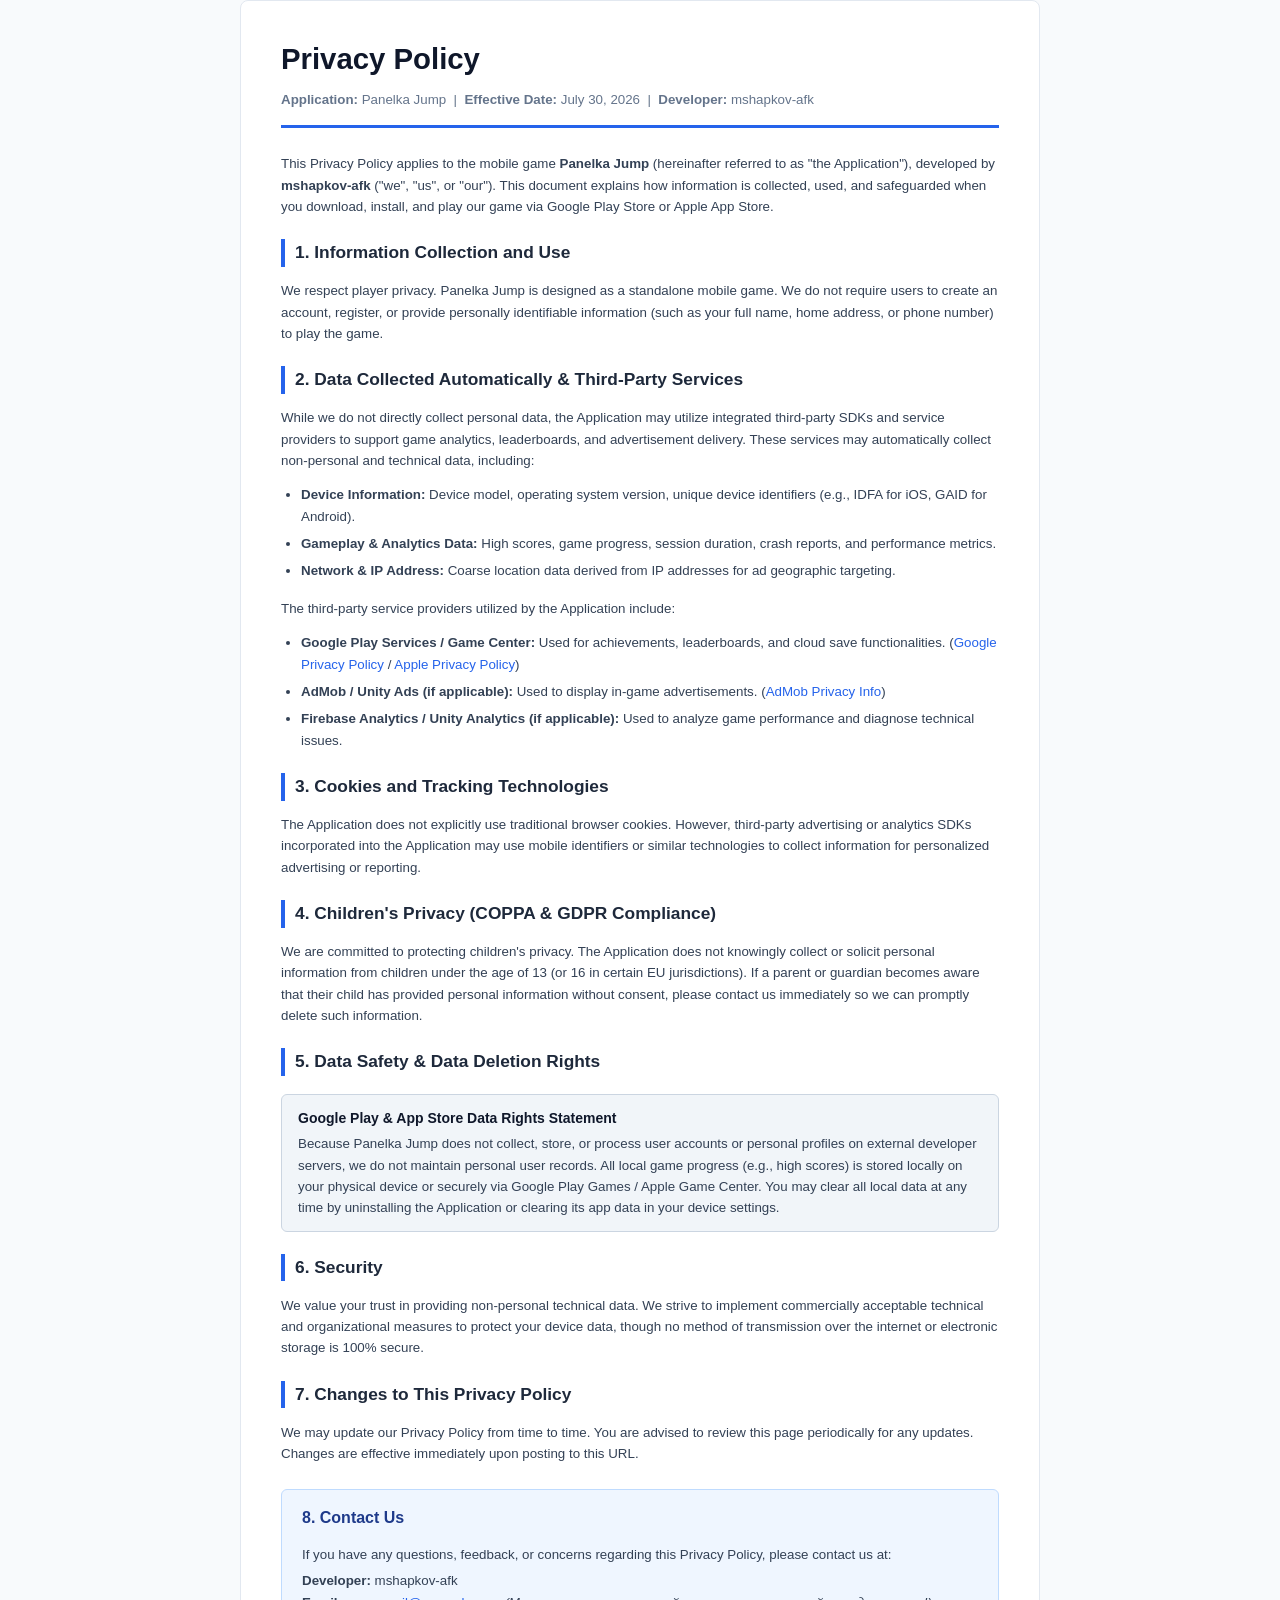
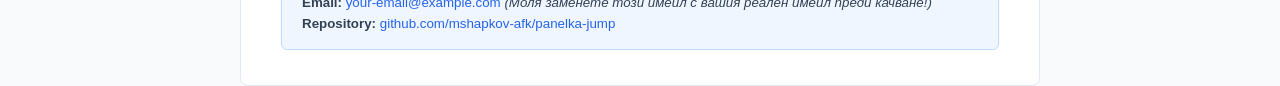
==== index.html @ 5da0e2ed "Add files via upload" ====
<!DOCTYPE html>
<html lang="en">
<head>
    <meta charset="UTF-8">
    <meta name="viewport" content="width=device-width, initial-scale=1.0">
    <title>Privacy Policy - Panelka Jump</title>
    <style>
        @page {
            size: A4;
            margin: 15mm 12mm;
            background-color: #f8fafc;
        }
        *, *::before, *::after {
            box-sizing: border-box;
        }
        body {
            font-family: -apple-system, BlinkMacSystemFont, "Segoe UI", Roboto, Helvetica, Arial, sans-serif;
            line-height: 1.6;
            color: #334155;
            background-color: #f8fafc;
            margin: 0;
            padding: 0;
        }
        .container {
            max-width: 800px;
            margin: 0 auto;
            background: #ffffff;
            padding: 35px 40px;
            border-radius: 8px;
            border: 1px solid #e2e8f0;
        }
        .header {
            border-bottom: 3px solid #2563eb;
            padding-bottom: 15px;
            margin-bottom: 25px;
        }
        h1 {
            color: #0f172a;
            font-size: 22pt;
            margin: 0 0 6px 0;
        }
        .subtitle {
            color: #64748b;
            font-size: 10pt;
            margin: 0;
        }
        h2 {
            color: #1e293b;
            font-size: 13pt;
            margin-top: 22px;
            margin-bottom: 10px;
            border-left: 4px solid #2563eb;
            padding-left: 10px;
            page-break-after: avoid;
        }
        p, li {
            font-size: 10pt;
            color: #334155;
        }
        ul {
            padding-left: 20px;
            margin-top: 5px;
        }
        li {
            margin-bottom: 6px;
        }
        .callout {
            background-color: #f1f5f9;
            border: 1px solid #cbd5e1;
            border-radius: 6px;
            padding: 12px 16px;
            margin: 18px 0;
            page-break-inside: avoid;
        }
        .callout-title {
            font-weight: bold;
            color: #0f172a;
            margin-bottom: 4px;
            font-size: 10.5pt;
        }
        .contact-box {
            background-color: #eff6ff;
            border: 1px solid #bfdbfe;
            border-radius: 6px;
            padding: 15px 20px;
            margin-top: 25px;
            page-break-inside: avoid;
        }
        a {
            color: #2563eb;
            text-decoration: none;
        }
    </style>
</head>
<body>
    <div class="container">
        <div class="header">
            <h1>Privacy Policy</h1>
            <p class="subtitle"><strong>Application:</strong> Panelka Jump &nbsp;|&nbsp; <strong>Effective Date:</strong> July 30, 2026 &nbsp;|&nbsp; <strong>Developer:</strong> mshapkov-afk</p>
        </div>

        <p>This Privacy Policy applies to the mobile game <strong>Panelka Jump</strong> (hereinafter referred to as "the Application"), developed by <strong>mshapkov-afk</strong> ("we", "us", or "our"). This document explains how information is collected, used, and safeguarded when you download, install, and play our game via Google Play Store or Apple App Store.</p>

        <h2>1. Information Collection and Use</h2>
        <p>We respect player privacy. Panelka Jump is designed as a standalone mobile game. We do not require users to create an account, register, or provide personally identifiable information (such as your full name, home address, or phone number) to play the game.</p>
        
        <h2>2. Data Collected Automatically &amp; Third-Party Services</h2>
        <p>While we do not directly collect personal data, the Application may utilize integrated third-party SDKs and service providers to support game analytics, leaderboards, and advertisement delivery. These services may automatically collect non-personal and technical data, including:</p>
        <ul>
            <li><strong>Device Information:</strong> Device model, operating system version, unique device identifiers (e.g., IDFA for iOS, GAID for Android).</li>
            <li><strong>Gameplay & Analytics Data:</strong> High scores, game progress, session duration, crash reports, and performance metrics.</li>
            <li><strong>Network & IP Address:</strong> Coarse location data derived from IP addresses for ad geographic targeting.</li>
        </ul>

        <p>The third-party service providers utilized by the Application include:</p>
        <ul>
            <li><strong>Google Play Services / Game Center:</strong> Used for achievements, leaderboards, and cloud save functionalities. (<a href="https://policies.google.com/privacy" target="_blank">Google Privacy Policy</a> / <a href="https://www.apple.com/legal/privacy/" target="_blank">Apple Privacy Policy</a>)</li>
            <li><strong>AdMob / Unity Ads (if applicable):</strong> Used to display in-game advertisements. (<a href="https://support.google.com/admob/answer/6128543" target="_blank">AdMob Privacy Info</a>)</li>
            <li><strong>Firebase Analytics / Unity Analytics (if applicable):</strong> Used to analyze game performance and diagnose technical issues.</li>
        </ul>

        <h2>3. Cookies and Tracking Technologies</h2>
        <p>The Application does not explicitly use traditional browser cookies. However, third-party advertising or analytics SDKs incorporated into the Application may use mobile identifiers or similar technologies to collect information for personalized advertising or reporting.</p>

        <h2>4. Children's Privacy (COPPA & GDPR Compliance)</h2>
        <p>We are committed to protecting children's privacy. The Application does not knowingly collect or solicit personal information from children under the age of 13 (or 16 in certain EU jurisdictions). If a parent or guardian becomes aware that their child has provided personal information without consent, please contact us immediately so we can promptly delete such information.</p>

        <h2>5. Data Safety & Data Deletion Rights</h2>
        <div class="callout">
            <div class="callout-title">Google Play & App Store Data Rights Statement</div>
            <p style="margin: 0;">Because Panelka Jump does not collect, store, or process user accounts or personal profiles on external developer servers, we do not maintain personal user records. All local game progress (e.g., high scores) is stored locally on your physical device or securely via Google Play Games / Apple Game Center. You may clear all local data at any time by uninstalling the Application or clearing its app data in your device settings.</p>
        </div>

        <h2>6. Security</h2>
        <p>We value your trust in providing non-personal technical data. We strive to implement commercially acceptable technical and organizational measures to protect your device data, though no method of transmission over the internet or electronic storage is 100% secure.</p>

        <h2>7. Changes to This Privacy Policy</h2>
        <p>We may update our Privacy Policy from time to time. You are advised to review this page periodically for any updates. Changes are effective immediately upon posting to this URL.</p>

        <div class="contact-box">
            <h2 style="margin-top:0; border-left:none; padding-left:0; font-size:12pt; color:#1e3a8a;">8. Contact Us</h2>
            <p style="margin-bottom:0;">If you have any questions, feedback, or concerns regarding this Privacy Policy, please contact us at:</p>
            <p style="margin-top:5px; margin-bottom:0;"><strong>Developer:</strong> mshapkov-afk<br>
            <strong>Email:</strong> <a href="mailto:your-email@example.com">your-email@example.com</a> <em>(Моля заменете този имейл с вашия реален имейл преди качване!)</em><br>
            <strong>Repository:</strong> <a href="https://github.com/mshapkov-afk/panelka-jump">github.com/mshapkov-afk/panelka-jump</a></p>
        </div>
    </div>
</body>
</html>
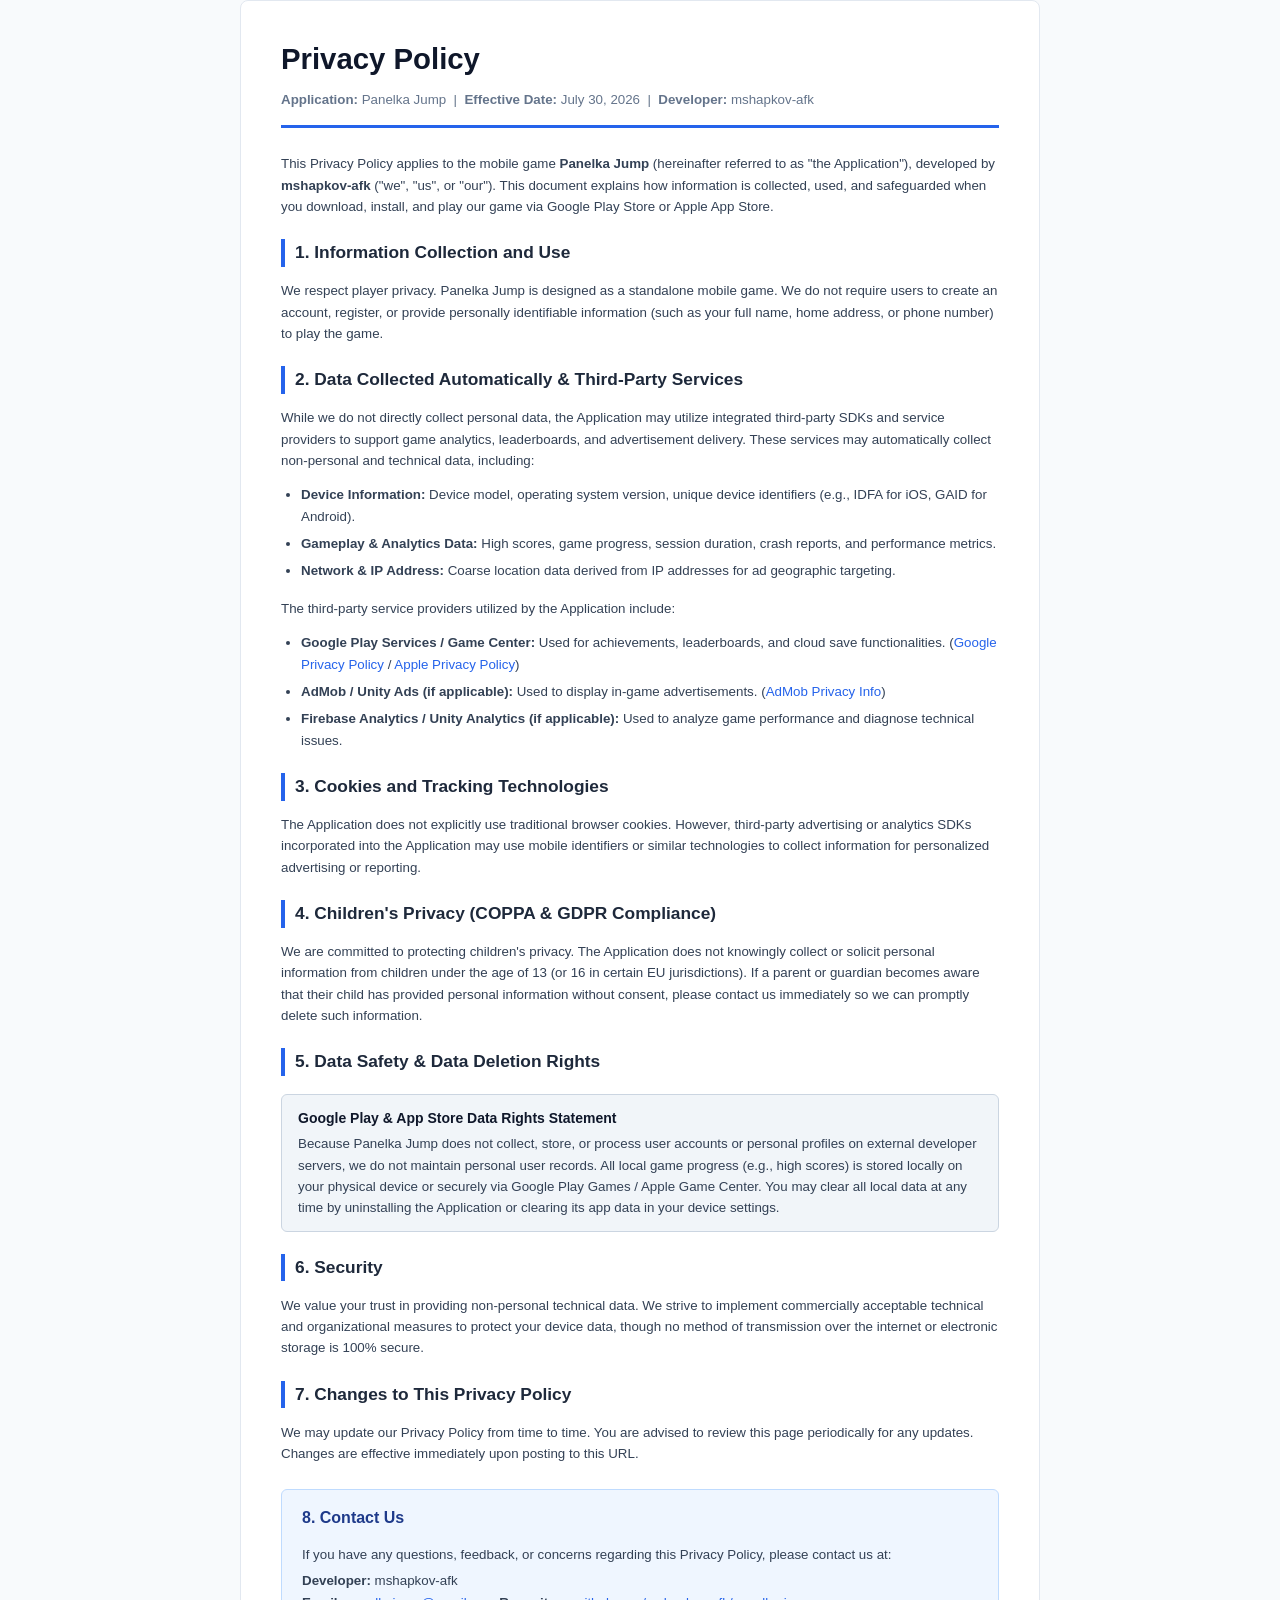
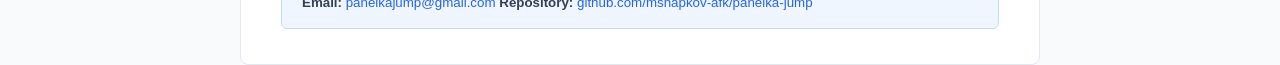
==== commit 702e473c: "Update index.html" ====
--- a/index.html
+++ b/index.html
@@ -141,7 +141,7 @@
             <h2 style="margin-top:0; border-left:none; padding-left:0; font-size:12pt; color:#1e3a8a;">8. Contact Us</h2>
             <p style="margin-bottom:0;">If you have any questions, feedback, or concerns regarding this Privacy Policy, please contact us at:</p>
             <p style="margin-top:5px; margin-bottom:0;"><strong>Developer:</strong> mshapkov-afk<br>
-            <strong>Email:</strong> <a href="mailto:your-email@example.com">your-email@example.com</a> <em>(Моля заменете този имейл с вашия реален имейл преди качване!)</em><br>
+            <strong>Email:</strong> <a href="mailto:your-email@example.com">panelkajump@gmail.com</a>
             <strong>Repository:</strong> <a href="https://github.com/mshapkov-afk/panelka-jump">github.com/mshapkov-afk/panelka-jump</a></p>
         </div>
     </div>
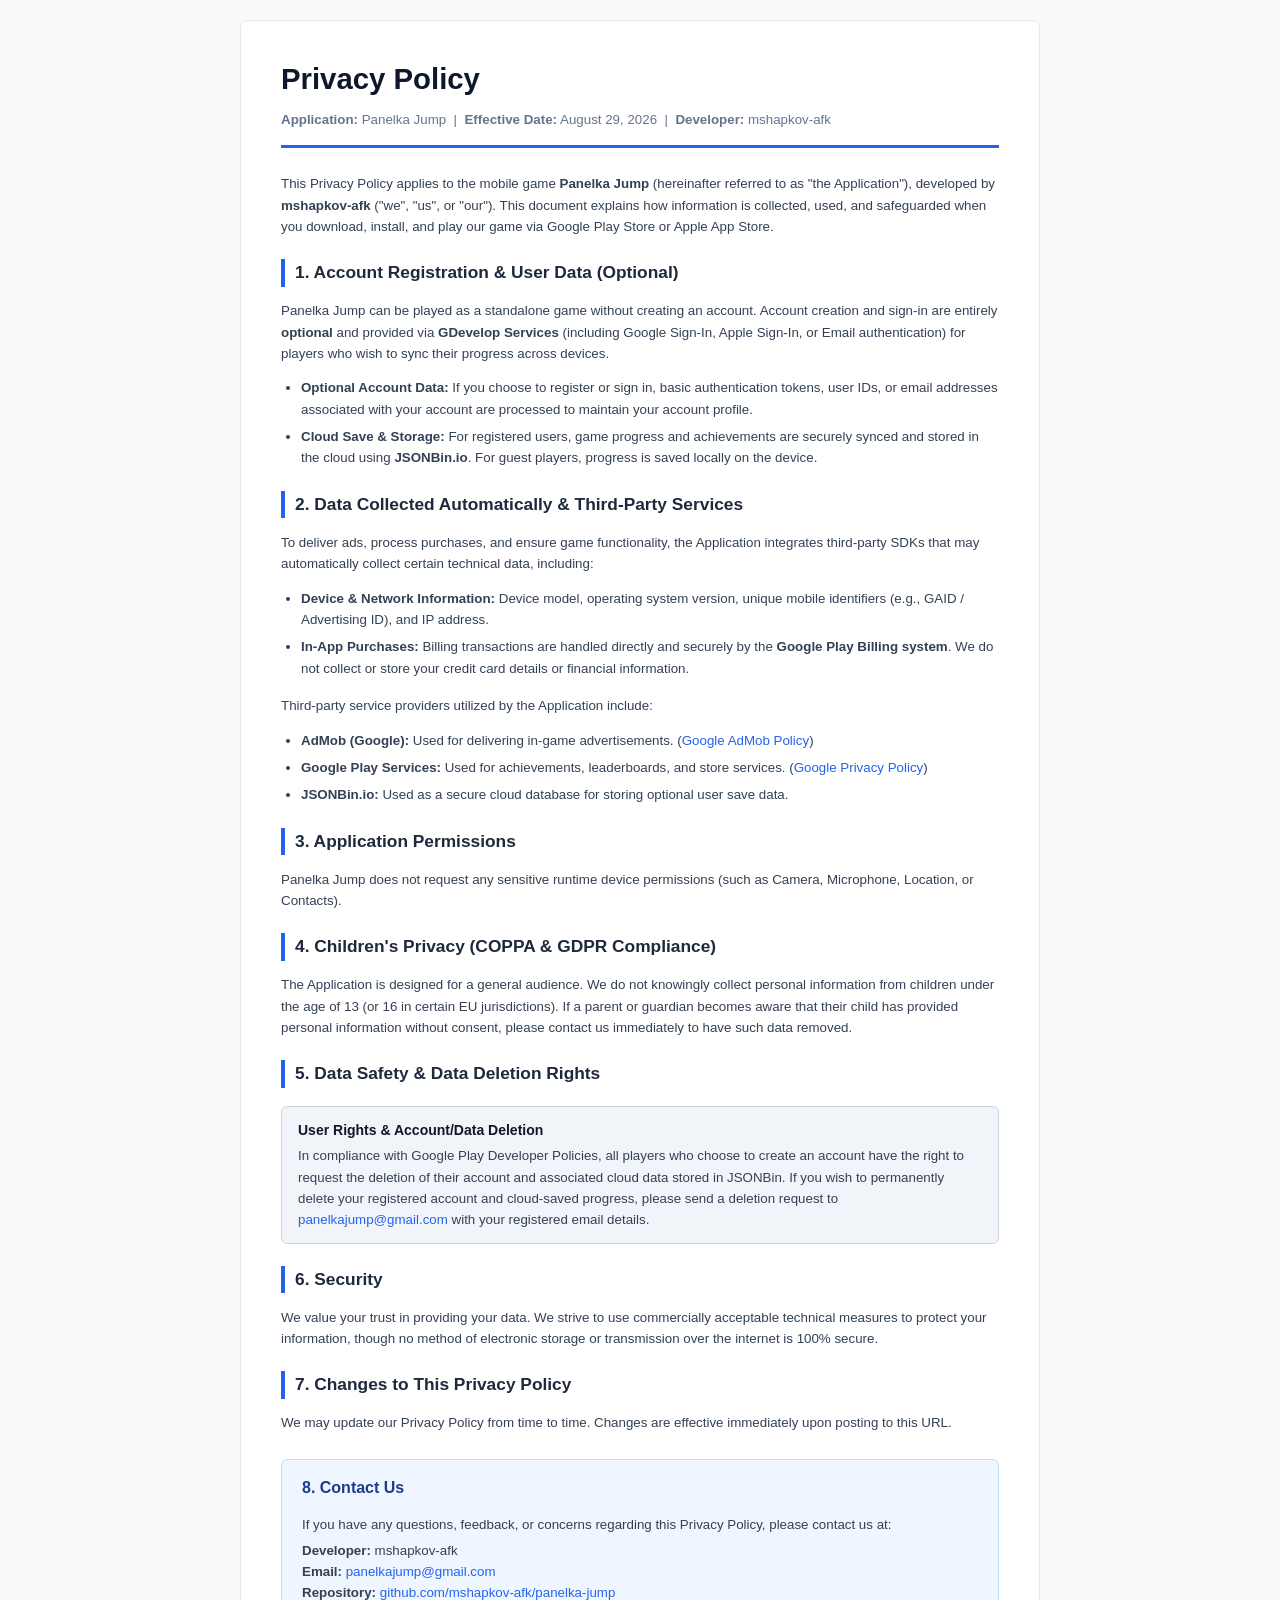
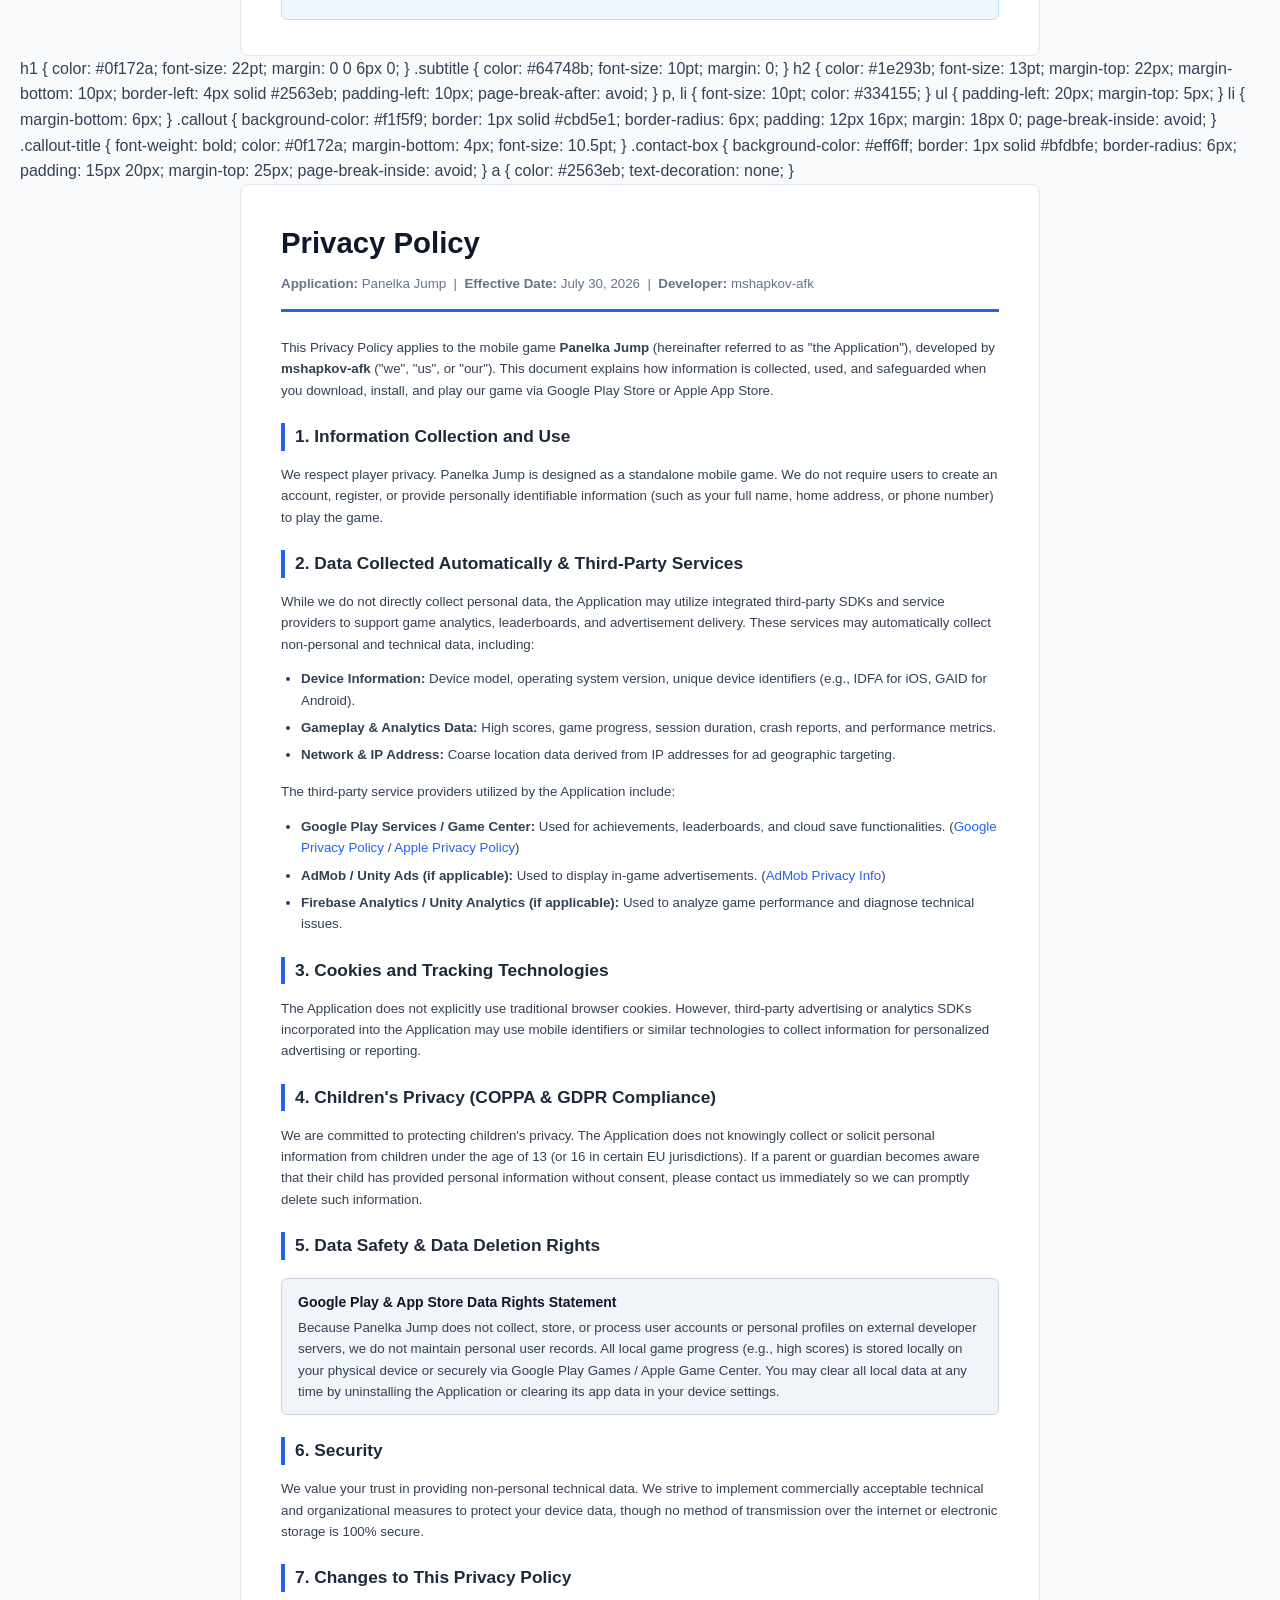
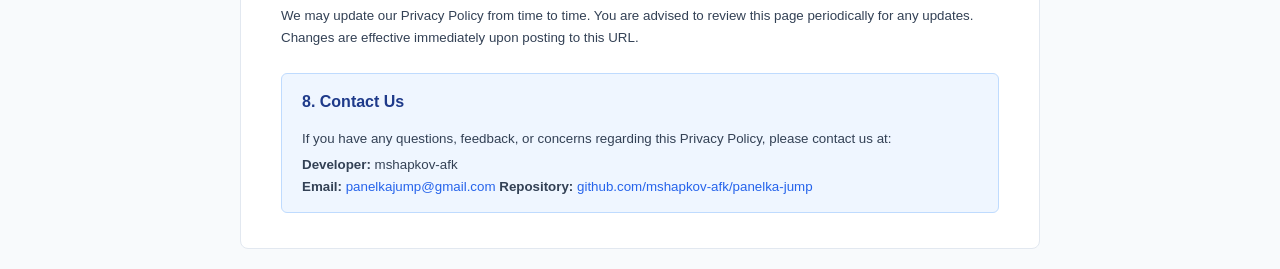
==== commit 4558ab53: "Update index.html" ====
--- a/index.html
+++ b/index.html
@@ -19,7 +19,7 @@
             color: #334155;
             background-color: #f8fafc;
             margin: 0;
-            padding: 0;
+            padding: 20px;
         }
         .container {
             max-width: 800px;
@@ -96,6 +96,122 @@
     <div class="container">
         <div class="header">
             <h1>Privacy Policy</h1>
+            <p class="subtitle"><strong>Application:</strong> Panelka Jump &nbsp;|&nbsp; <strong>Effective Date:</strong> August 29, 2026 &nbsp;|&nbsp; <strong>Developer:</strong> mshapkov-afk</p>
+        </div>
+
+        <p>This Privacy Policy applies to the mobile game <strong>Panelka Jump</strong> (hereinafter referred to as "the Application"), developed by <strong>mshapkov-afk</strong> ("we", "us", or "our"). This document explains how information is collected, used, and safeguarded when you download, install, and play our game via Google Play Store or Apple App Store.</p>
+
+        <h2>1. Account Registration & User Data (Optional)</h2>
+        <p>Panelka Jump can be played as a standalone game without creating an account. Account creation and sign-in are entirely <strong>optional</strong> and provided via <strong>GDevelop Services</strong> (including Google Sign-In, Apple Sign-In, or Email authentication) for players who wish to sync their progress across devices.</p>
+        <ul>
+            <li><strong>Optional Account Data:</strong> If you choose to register or sign in, basic authentication tokens, user IDs, or email addresses associated with your account are processed to maintain your account profile.</li>
+            <li><strong>Cloud Save & Storage:</strong> For registered users, game progress and achievements are securely synced and stored in the cloud using <strong>JSONBin.io</strong>. For guest players, progress is saved locally on the device.</li>
+        </ul>
+
+        <h2>2. Data Collected Automatically & Third-Party Services</h2>
+        <p>To deliver ads, process purchases, and ensure game functionality, the Application integrates third-party SDKs that may automatically collect certain technical data, including:</p>
+        <ul>
+            <li><strong>Device & Network Information:</strong> Device model, operating system version, unique mobile identifiers (e.g., GAID / Advertising ID), and IP address.</li>
+            <li><strong>In-App Purchases:</strong> Billing transactions are handled directly and securely by the <strong>Google Play Billing system</strong>. We do not collect or store your credit card details or financial information.</li>
+        </ul>
+
+        <p>Third-party service providers utilized by the Application include:</p>
+        <ul>
+            <li><strong>AdMob (Google):</strong> Used for delivering in-game advertisements. (<a href="https://policies.google.com/technologies/ads" target="_blank">Google AdMob Policy</a>)</li>
+            <li><strong>Google Play Services:</strong> Used for achievements, leaderboards, and store services. (<a href="https://policies.google.com/privacy" target="_blank">Google Privacy Policy</a>)</li>
+            <li><strong>JSONBin.io:</strong> Used as a secure cloud database for storing optional user save data.</li>
+        </ul>
+
+        <h2>3. Application Permissions</h2>
+        <p>Panelka Jump does not request any sensitive runtime device permissions (such as Camera, Microphone, Location, or Contacts).</p>
+
+        <h2>4. Children's Privacy (COPPA & GDPR Compliance)</h2>
+        <p>The Application is designed for a general audience. We do not knowingly collect personal information from children under the age of 13 (or 16 in certain EU jurisdictions). If a parent or guardian becomes aware that their child has provided personal information without consent, please contact us immediately to have such data removed.</p>
+
+        <h2>5. Data Safety & Data Deletion Rights</h2>
+        <div class="callout">
+            <div class="callout-title">User Rights & Account/Data Deletion</div>
+            <p style="margin: 0;">In compliance with Google Play Developer Policies, all players who choose to create an account have the right to request the deletion of their account and associated cloud data stored in JSONBin. If you wish to permanently delete your registered account and cloud-saved progress, please send a deletion request to <a href="mailto:panelkajump@gmail.com">panelkajump@gmail.com</a> with your registered email details.</p>
+        </div>
+
+        <h2>6. Security</h2>
+        <p>We value your trust in providing your data. We strive to use commercially acceptable technical measures to protect your information, though no method of electronic storage or transmission over the internet is 100% secure.</p>
+
+        <h2>7. Changes to This Privacy Policy</h2>
+        <p>We may update our Privacy Policy from time to time. Changes are effective immediately upon posting to this URL.</p>
+
+        <div class="contact-box">
+            <h2 style="margin-top:0; border-left:none; padding-left:0; font-size:12pt; color:#1e3a8a;">8. Contact Us</h2>
+            <p style="margin-bottom:0;">If you have any questions, feedback, or concerns regarding this Privacy Policy, please contact us at:</p>
+            <p style="margin-top:5px; margin-bottom:0;"><strong>Developer:</strong> mshapkov-afk<br>
+            <strong>Email:</strong> <a href="mailto:panelkajump@gmail.com">panelkajump@gmail.com</a><br>
+            <strong>Repository:</strong> <a href="https://github.com/mshapkov-afk/panelka-jump">github.com/mshapkov-afk/panelka-jump</a></p>
+        </div>
+    </div>
+</body>
+</html>
+        h1 {
+            color: #0f172a;
+            font-size: 22pt;
+            margin: 0 0 6px 0;
+        }
+        .subtitle {
+            color: #64748b;
+            font-size: 10pt;
+            margin: 0;
+        }
+        h2 {
+            color: #1e293b;
+            font-size: 13pt;
+            margin-top: 22px;
+            margin-bottom: 10px;
+            border-left: 4px solid #2563eb;
+            padding-left: 10px;
+            page-break-after: avoid;
+        }
+        p, li {
+            font-size: 10pt;
+            color: #334155;
+        }
+        ul {
+            padding-left: 20px;
+            margin-top: 5px;
+        }
+        li {
+            margin-bottom: 6px;
+        }
+        .callout {
+            background-color: #f1f5f9;
+            border: 1px solid #cbd5e1;
+            border-radius: 6px;
+            padding: 12px 16px;
+            margin: 18px 0;
+            page-break-inside: avoid;
+        }
+        .callout-title {
+            font-weight: bold;
+            color: #0f172a;
+            margin-bottom: 4px;
+            font-size: 10.5pt;
+        }
+        .contact-box {
+            background-color: #eff6ff;
+            border: 1px solid #bfdbfe;
+            border-radius: 6px;
+            padding: 15px 20px;
+            margin-top: 25px;
+            page-break-inside: avoid;
+        }
+        a {
+            color: #2563eb;
+            text-decoration: none;
+        }
+    </style>
+</head>
+<body>
+    <div class="container">
+        <div class="header">
+            <h1>Privacy Policy</h1>
             <p class="subtitle"><strong>Application:</strong> Panelka Jump &nbsp;|&nbsp; <strong>Effective Date:</strong> July 30, 2026 &nbsp;|&nbsp; <strong>Developer:</strong> mshapkov-afk</p>
         </div>
 
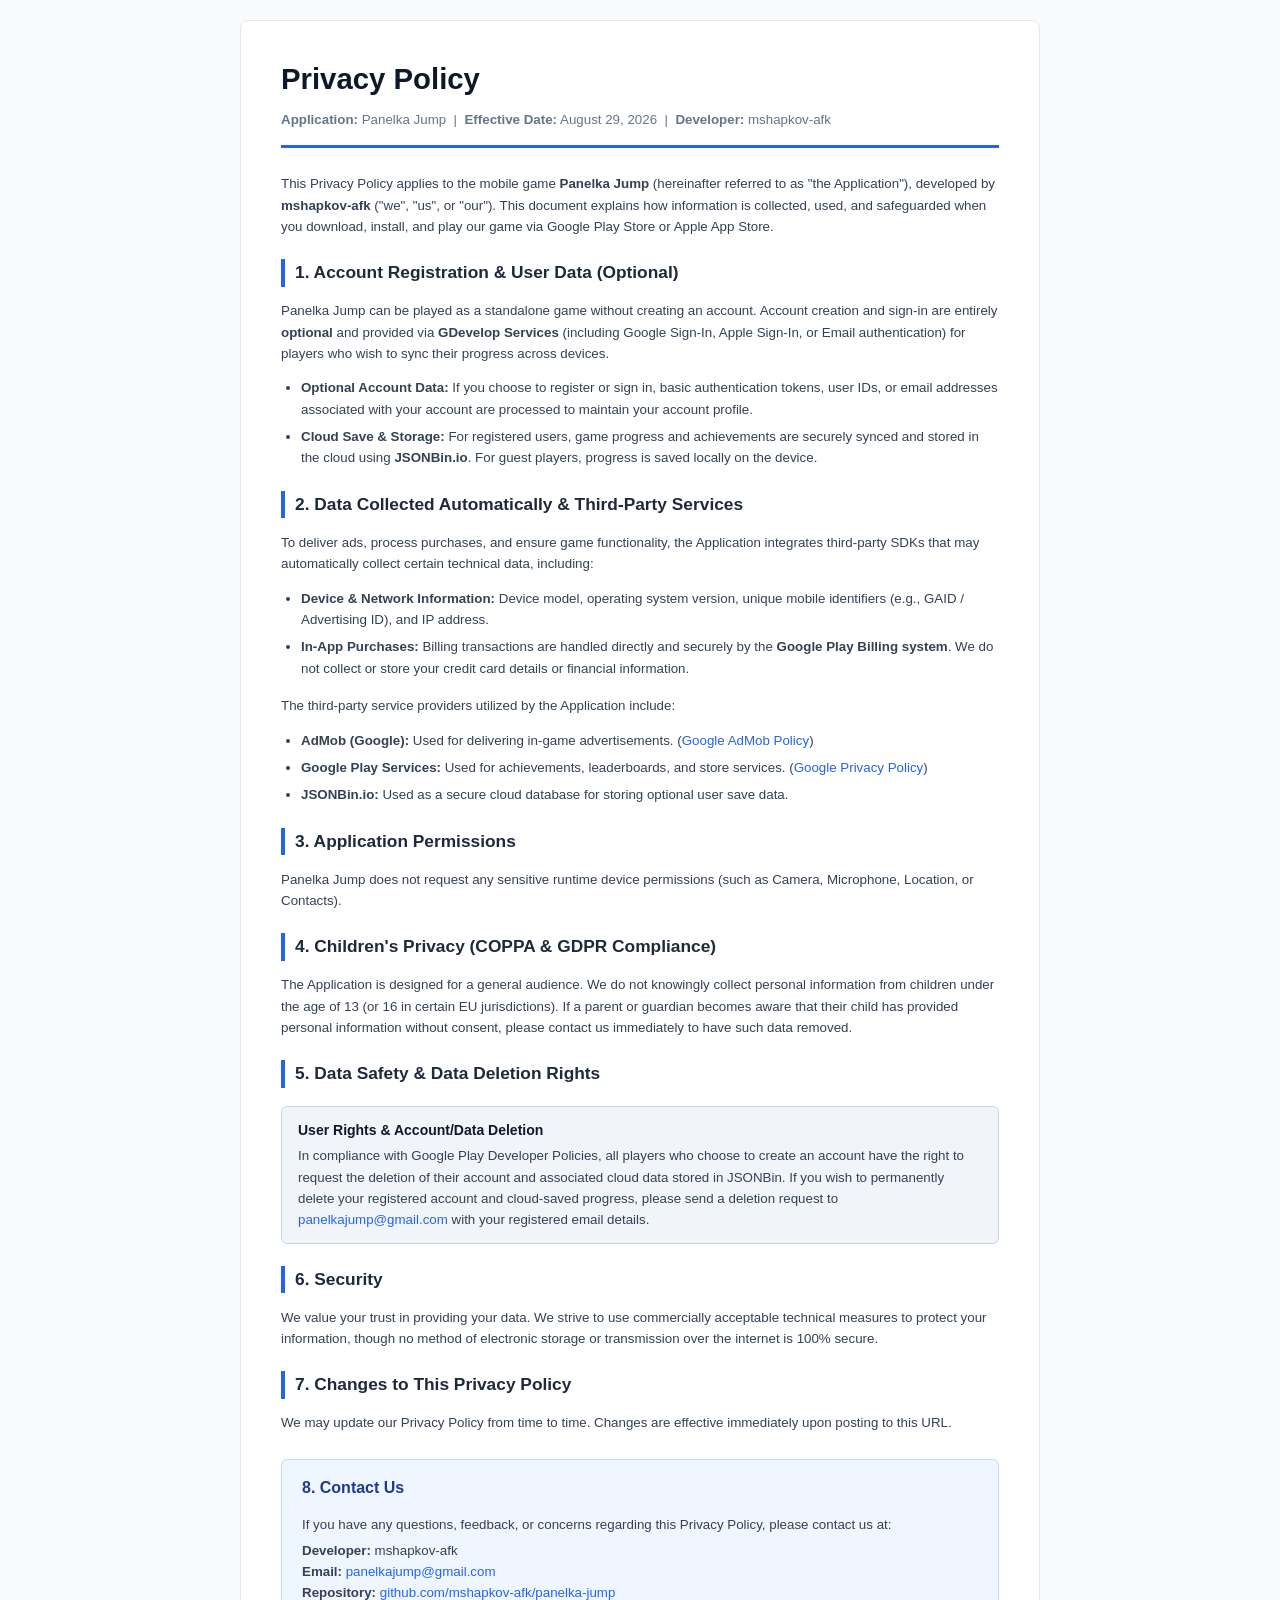
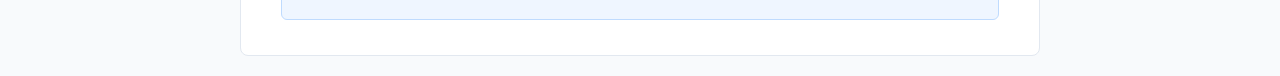
==== commit 16620afe: "Update index.html" ====
--- a/index.html
+++ b/index.html
@@ -115,7 +115,7 @@
             <li><strong>In-App Purchases:</strong> Billing transactions are handled directly and securely by the <strong>Google Play Billing system</strong>. We do not collect or store your credit card details or financial information.</li>
         </ul>
 
-        <p>Third-party service providers utilized by the Application include:</p>
+        <p>The third-party service providers utilized by the Application include:</p>
         <ul>
             <li><strong>AdMob (Google):</strong> Used for delivering in-game advertisements. (<a href="https://policies.google.com/technologies/ads" target="_blank">Google AdMob Policy</a>)</li>
             <li><strong>Google Play Services:</strong> Used for achievements, leaderboards, and store services. (<a href="https://policies.google.com/privacy" target="_blank">Google Privacy Policy</a>)</li>
@@ -150,116 +150,3 @@
     </div>
 </body>
 </html>
-        h1 {
-            color: #0f172a;
-            font-size: 22pt;
-            margin: 0 0 6px 0;
-        }
-        .subtitle {
-            color: #64748b;
-            font-size: 10pt;
-            margin: 0;
-        }
-        h2 {
-            color: #1e293b;
-            font-size: 13pt;
-            margin-top: 22px;
-            margin-bottom: 10px;
-            border-left: 4px solid #2563eb;
-            padding-left: 10px;
-            page-break-after: avoid;
-        }
-        p, li {
-            font-size: 10pt;
-            color: #334155;
-        }
-        ul {
-            padding-left: 20px;
-            margin-top: 5px;
-        }
-        li {
-            margin-bottom: 6px;
-        }
-        .callout {
-            background-color: #f1f5f9;
-            border: 1px solid #cbd5e1;
-            border-radius: 6px;
-            padding: 12px 16px;
-            margin: 18px 0;
-            page-break-inside: avoid;
-        }
-        .callout-title {
-            font-weight: bold;
-            color: #0f172a;
-            margin-bottom: 4px;
-            font-size: 10.5pt;
-        }
-        .contact-box {
-            background-color: #eff6ff;
-            border: 1px solid #bfdbfe;
-            border-radius: 6px;
-            padding: 15px 20px;
-            margin-top: 25px;
-            page-break-inside: avoid;
-        }
-        a {
-            color: #2563eb;
-            text-decoration: none;
-        }
-    </style>
-</head>
-<body>
-    <div class="container">
-        <div class="header">
-            <h1>Privacy Policy</h1>
-            <p class="subtitle"><strong>Application:</strong> Panelka Jump &nbsp;|&nbsp; <strong>Effective Date:</strong> July 30, 2026 &nbsp;|&nbsp; <strong>Developer:</strong> mshapkov-afk</p>
-        </div>
-
-        <p>This Privacy Policy applies to the mobile game <strong>Panelka Jump</strong> (hereinafter referred to as "the Application"), developed by <strong>mshapkov-afk</strong> ("we", "us", or "our"). This document explains how information is collected, used, and safeguarded when you download, install, and play our game via Google Play Store or Apple App Store.</p>
-
-        <h2>1. Information Collection and Use</h2>
-        <p>We respect player privacy. Panelka Jump is designed as a standalone mobile game. We do not require users to create an account, register, or provide personally identifiable information (such as your full name, home address, or phone number) to play the game.</p>
-        
-        <h2>2. Data Collected Automatically &amp; Third-Party Services</h2>
-        <p>While we do not directly collect personal data, the Application may utilize integrated third-party SDKs and service providers to support game analytics, leaderboards, and advertisement delivery. These services may automatically collect non-personal and technical data, including:</p>
-        <ul>
-            <li><strong>Device Information:</strong> Device model, operating system version, unique device identifiers (e.g., IDFA for iOS, GAID for Android).</li>
-            <li><strong>Gameplay & Analytics Data:</strong> High scores, game progress, session duration, crash reports, and performance metrics.</li>
-            <li><strong>Network & IP Address:</strong> Coarse location data derived from IP addresses for ad geographic targeting.</li>
-        </ul>
-
-        <p>The third-party service providers utilized by the Application include:</p>
-        <ul>
-            <li><strong>Google Play Services / Game Center:</strong> Used for achievements, leaderboards, and cloud save functionalities. (<a href="https://policies.google.com/privacy" target="_blank">Google Privacy Policy</a> / <a href="https://www.apple.com/legal/privacy/" target="_blank">Apple Privacy Policy</a>)</li>
-            <li><strong>AdMob / Unity Ads (if applicable):</strong> Used to display in-game advertisements. (<a href="https://support.google.com/admob/answer/6128543" target="_blank">AdMob Privacy Info</a>)</li>
-            <li><strong>Firebase Analytics / Unity Analytics (if applicable):</strong> Used to analyze game performance and diagnose technical issues.</li>
-        </ul>
-
-        <h2>3. Cookies and Tracking Technologies</h2>
-        <p>The Application does not explicitly use traditional browser cookies. However, third-party advertising or analytics SDKs incorporated into the Application may use mobile identifiers or similar technologies to collect information for personalized advertising or reporting.</p>
-
-        <h2>4. Children's Privacy (COPPA & GDPR Compliance)</h2>
-        <p>We are committed to protecting children's privacy. The Application does not knowingly collect or solicit personal information from children under the age of 13 (or 16 in certain EU jurisdictions). If a parent or guardian becomes aware that their child has provided personal information without consent, please contact us immediately so we can promptly delete such information.</p>
-
-        <h2>5. Data Safety & Data Deletion Rights</h2>
-        <div class="callout">
-            <div class="callout-title">Google Play & App Store Data Rights Statement</div>
-            <p style="margin: 0;">Because Panelka Jump does not collect, store, or process user accounts or personal profiles on external developer servers, we do not maintain personal user records. All local game progress (e.g., high scores) is stored locally on your physical device or securely via Google Play Games / Apple Game Center. You may clear all local data at any time by uninstalling the Application or clearing its app data in your device settings.</p>
-        </div>
-
-        <h2>6. Security</h2>
-        <p>We value your trust in providing non-personal technical data. We strive to implement commercially acceptable technical and organizational measures to protect your device data, though no method of transmission over the internet or electronic storage is 100% secure.</p>
-
-        <h2>7. Changes to This Privacy Policy</h2>
-        <p>We may update our Privacy Policy from time to time. You are advised to review this page periodically for any updates. Changes are effective immediately upon posting to this URL.</p>
-
-        <div class="contact-box">
-            <h2 style="margin-top:0; border-left:none; padding-left:0; font-size:12pt; color:#1e3a8a;">8. Contact Us</h2>
-            <p style="margin-bottom:0;">If you have any questions, feedback, or concerns regarding this Privacy Policy, please contact us at:</p>
-            <p style="margin-top:5px; margin-bottom:0;"><strong>Developer:</strong> mshapkov-afk<br>
-            <strong>Email:</strong> <a href="mailto:your-email@example.com">panelkajump@gmail.com</a>
-            <strong>Repository:</strong> <a href="https://github.com/mshapkov-afk/panelka-jump">github.com/mshapkov-afk/panelka-jump</a></p>
-        </div>
-    </div>
-</body>
-</html>
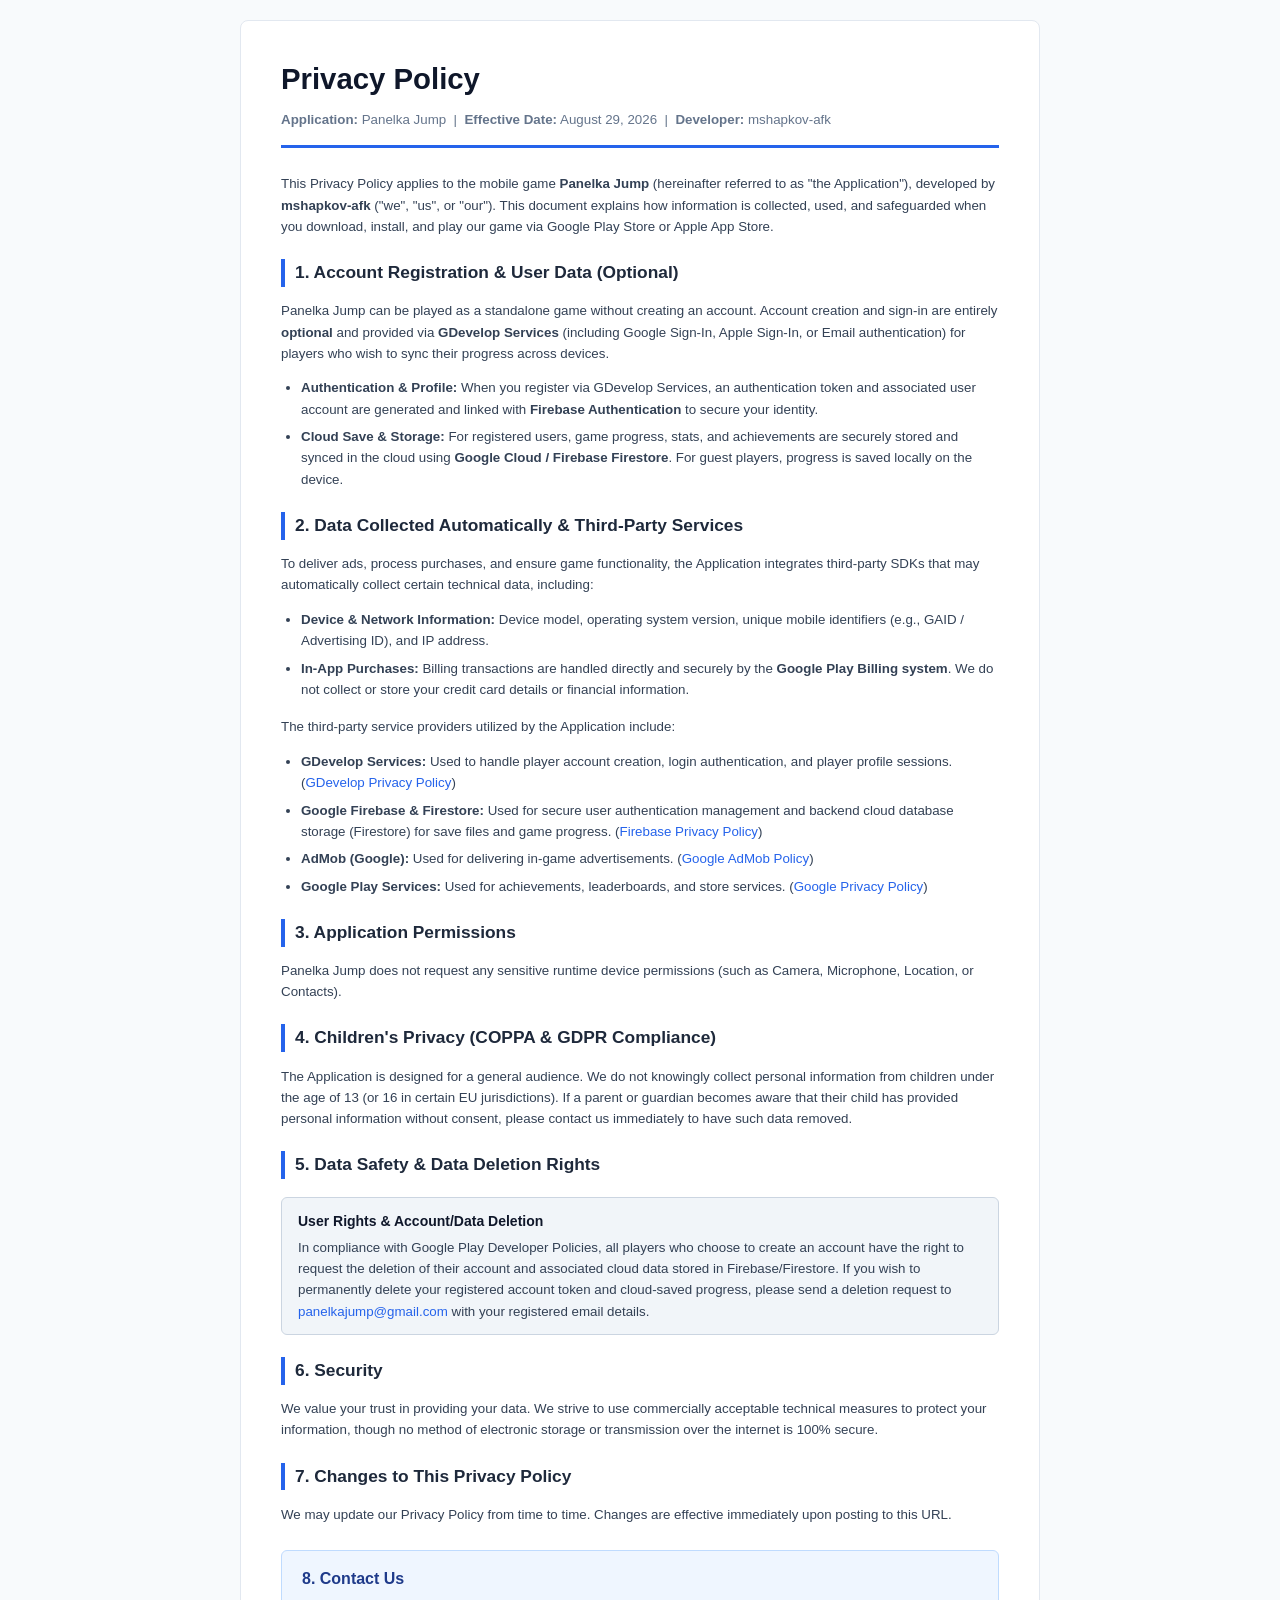
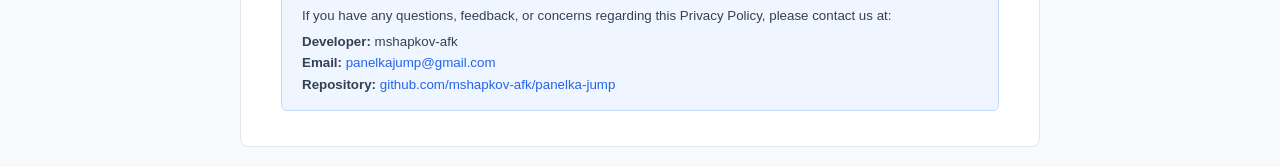
==== commit ba72ede9: "Update index.html" ====
--- a/index.html
+++ b/index.html
@@ -104,8 +104,8 @@
         <h2>1. Account Registration & User Data (Optional)</h2>
         <p>Panelka Jump can be played as a standalone game without creating an account. Account creation and sign-in are entirely <strong>optional</strong> and provided via <strong>GDevelop Services</strong> (including Google Sign-In, Apple Sign-In, or Email authentication) for players who wish to sync their progress across devices.</p>
         <ul>
-            <li><strong>Optional Account Data:</strong> If you choose to register or sign in, basic authentication tokens, user IDs, or email addresses associated with your account are processed to maintain your account profile.</li>
-            <li><strong>Cloud Save & Storage:</strong> For registered users, game progress and achievements are securely synced and stored in the cloud using <strong>JSONBin.io</strong>. For guest players, progress is saved locally on the device.</li>
+            <li><strong>Authentication & Profile:</strong> When you register via GDevelop Services, an authentication token and associated user account are generated and linked with <strong>Firebase Authentication</strong> to secure your identity.</li>
+            <li><strong>Cloud Save & Storage:</strong> For registered users, game progress, stats, and achievements are securely stored and synced in the cloud using <strong>Google Cloud / Firebase Firestore</strong>. For guest players, progress is saved locally on the device.</li>
         </ul>
 
         <h2>2. Data Collected Automatically & Third-Party Services</h2>
@@ -117,9 +117,10 @@
 
         <p>The third-party service providers utilized by the Application include:</p>
         <ul>
+            <li><strong>GDevelop Services:</strong> Used to handle player account creation, login authentication, and player profile sessions. (<a href="https://gdevelop.io/privacy-policy" target="_blank">GDevelop Privacy Policy</a>)</li>
+            <li><strong>Google Firebase & Firestore:</strong> Used for secure user authentication management and backend cloud database storage (Firestore) for save files and game progress. (<a href="https://firebase.google.com/support/privacy" target="_blank">Firebase Privacy Policy</a>)</li>
             <li><strong>AdMob (Google):</strong> Used for delivering in-game advertisements. (<a href="https://policies.google.com/technologies/ads" target="_blank">Google AdMob Policy</a>)</li>
             <li><strong>Google Play Services:</strong> Used for achievements, leaderboards, and store services. (<a href="https://policies.google.com/privacy" target="_blank">Google Privacy Policy</a>)</li>
-            <li><strong>JSONBin.io:</strong> Used as a secure cloud database for storing optional user save data.</li>
         </ul>
 
         <h2>3. Application Permissions</h2>
@@ -131,7 +132,7 @@
         <h2>5. Data Safety & Data Deletion Rights</h2>
         <div class="callout">
             <div class="callout-title">User Rights & Account/Data Deletion</div>
-            <p style="margin: 0;">In compliance with Google Play Developer Policies, all players who choose to create an account have the right to request the deletion of their account and associated cloud data stored in JSONBin. If you wish to permanently delete your registered account and cloud-saved progress, please send a deletion request to <a href="mailto:panelkajump@gmail.com">panelkajump@gmail.com</a> with your registered email details.</p>
+            <p style="margin: 0;">In compliance with Google Play Developer Policies, all players who choose to create an account have the right to request the deletion of their account and associated cloud data stored in Firebase/Firestore. If you wish to permanently delete your registered account token and cloud-saved progress, please send a deletion request to <a href="mailto:panelkajump@gmail.com">panelkajump@gmail.com</a> with your registered email details.</p>
         </div>
 
         <h2>6. Security</h2>
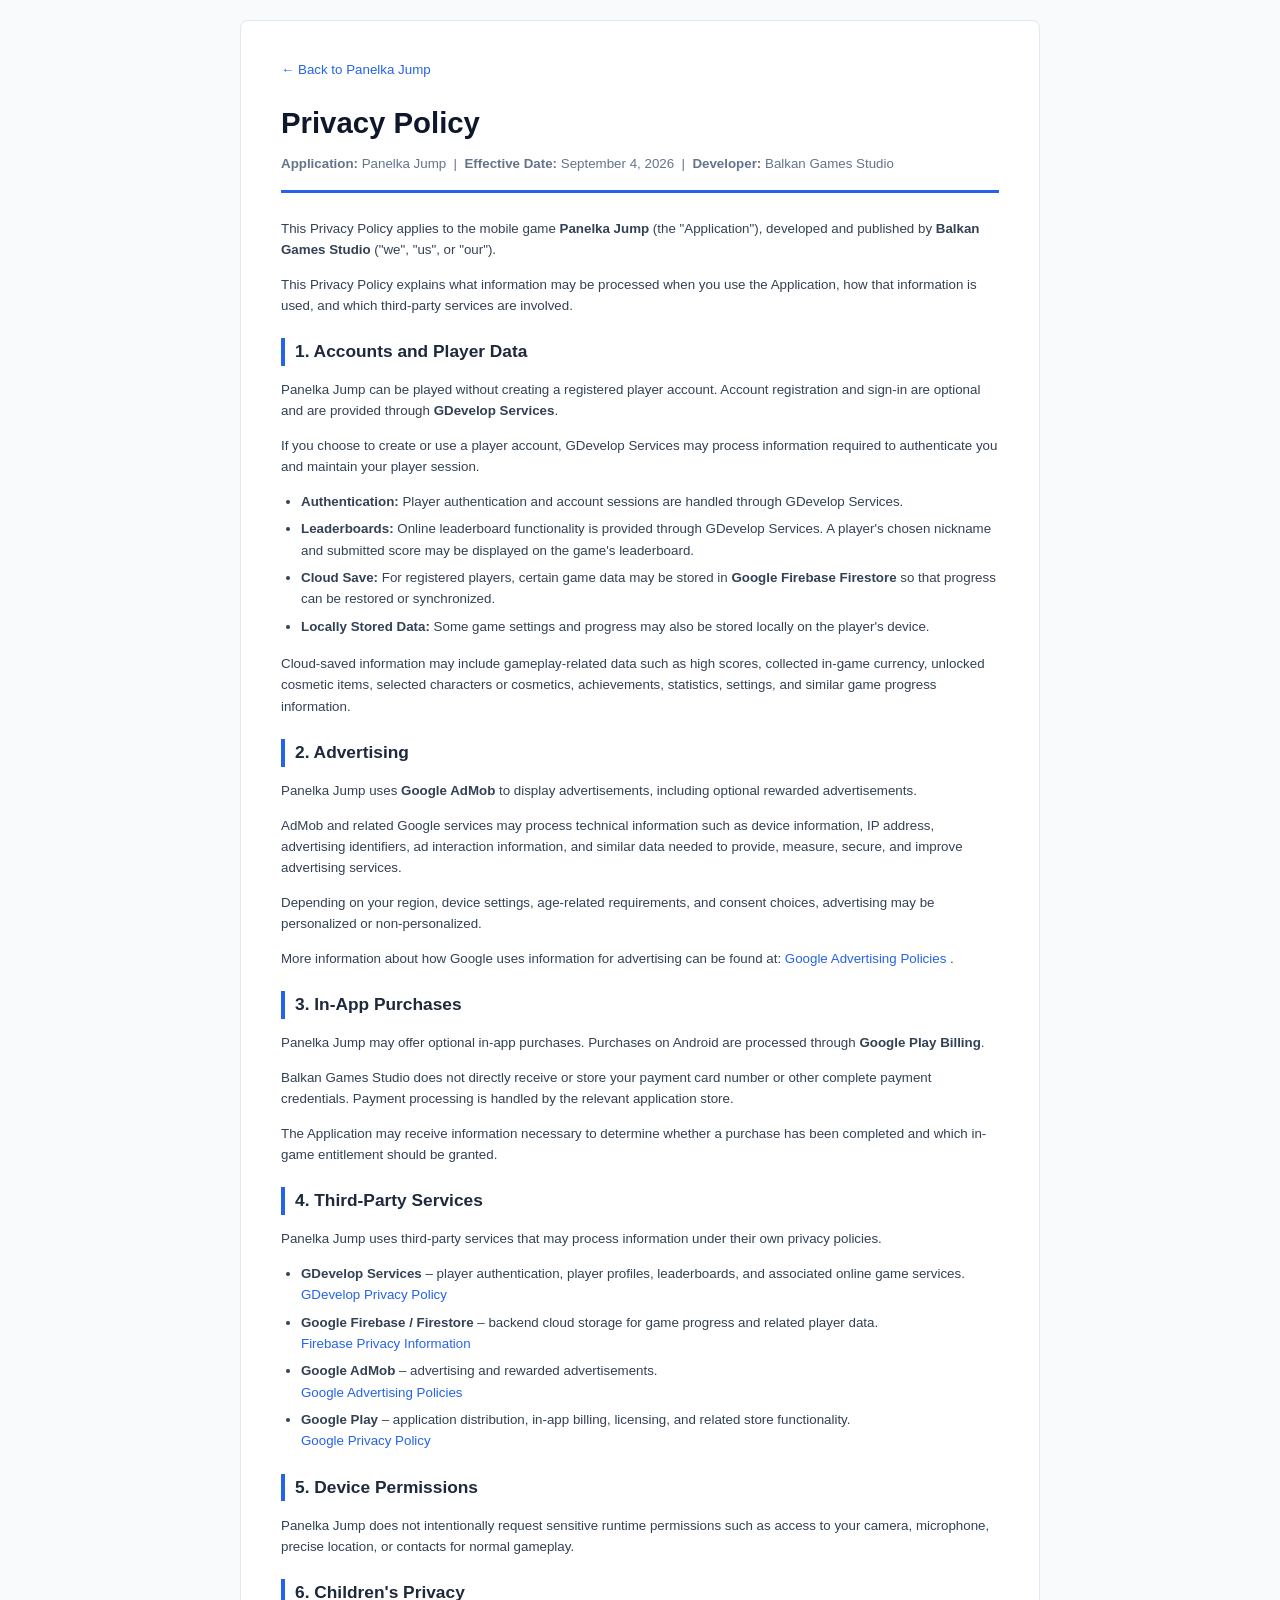
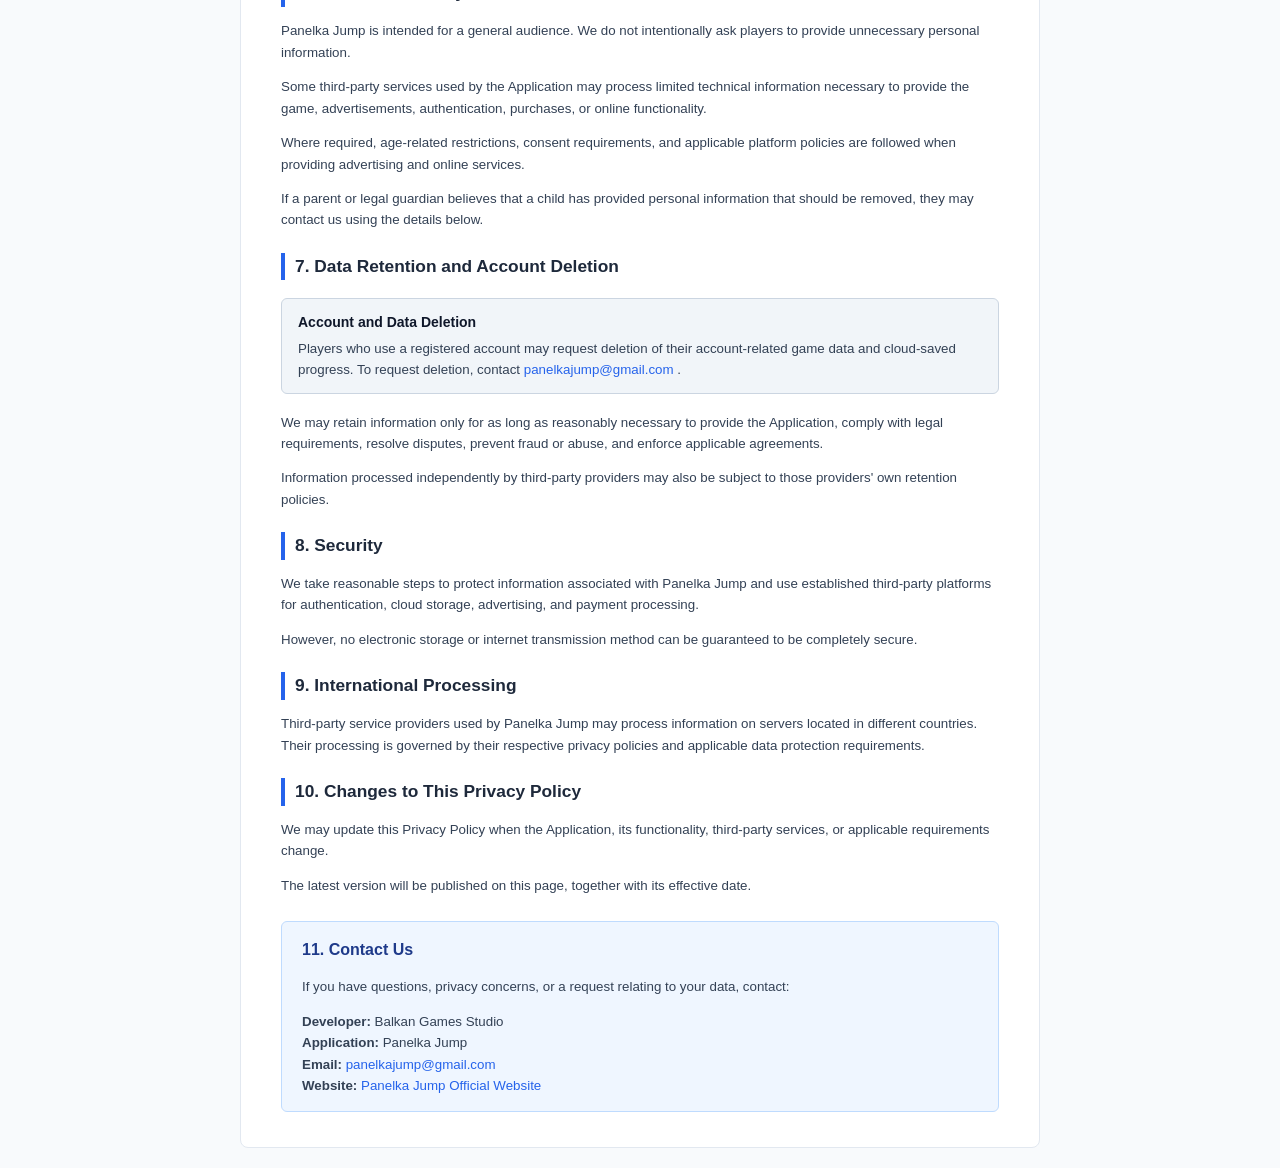
==== commit 08247b10: "Update index.html" ====
--- a/index.html
+++ b/index.html
@@ -3,24 +3,33 @@
 <head>
     <meta charset="UTF-8">
     <meta name="viewport" content="width=device-width, initial-scale=1.0">
+
     <title>Privacy Policy - Panelka Jump</title>
+
+    <meta name="description"
+          content="Privacy Policy for Panelka Jump by Balkan Games Studio.">
+
     <style>
         @page {
             size: A4;
             margin: 15mm 12mm;
             background-color: #f8fafc;
         }
+
         *, *::before, *::after {
             box-sizing: border-box;
         }
+
         body {
-            font-family: -apple-system, BlinkMacSystemFont, "Segoe UI", Roboto, Helvetica, Arial, sans-serif;
+            font-family: -apple-system, BlinkMacSystemFont, "Segoe UI",
+                         Roboto, Helvetica, Arial, sans-serif;
             line-height: 1.6;
             color: #334155;
             background-color: #f8fafc;
             margin: 0;
             padding: 20px;
         }
+
         .container {
             max-width: 800px;
             margin: 0 auto;
@@ -29,21 +38,25 @@
             border-radius: 8px;
             border: 1px solid #e2e8f0;
         }
+
         .header {
             border-bottom: 3px solid #2563eb;
             padding-bottom: 15px;
             margin-bottom: 25px;
         }
+
         h1 {
             color: #0f172a;
             font-size: 22pt;
             margin: 0 0 6px 0;
         }
+
         .subtitle {
             color: #64748b;
             font-size: 10pt;
             margin: 0;
         }
+
         h2 {
             color: #1e293b;
             font-size: 13pt;
@@ -53,17 +66,21 @@
             padding-left: 10px;
             page-break-after: avoid;
         }
+
         p, li {
             font-size: 10pt;
             color: #334155;
         }
+
         ul {
             padding-left: 20px;
             margin-top: 5px;
         }
+
         li {
             margin-bottom: 6px;
         }
+
         .callout {
             background-color: #f1f5f9;
             border: 1px solid #cbd5e1;
@@ -72,12 +89,14 @@
             margin: 18px 0;
             page-break-inside: avoid;
         }
+
         .callout-title {
             font-weight: bold;
             color: #0f172a;
             margin-bottom: 4px;
             font-size: 10.5pt;
         }
+
         .contact-box {
             background-color: #eff6ff;
             border: 1px solid #bfdbfe;
@@ -86,68 +105,374 @@
             margin-top: 25px;
             page-break-inside: avoid;
         }
+
+        .back-link {
+            display: inline-block;
+            margin-bottom: 20px;
+            font-size: 10pt;
+        }
+
         a {
             color: #2563eb;
             text-decoration: none;
         }
+
+        a:hover {
+            text-decoration: underline;
+        }
+
+        @media (max-width: 600px) {
+            body {
+                padding: 10px;
+            }
+
+            .container {
+                padding: 24px 20px;
+            }
+        }
     </style>
 </head>
+
 <body>
-    <div class="container">
-        <div class="header">
-            <h1>Privacy Policy</h1>
-            <p class="subtitle"><strong>Application:</strong> Panelka Jump &nbsp;|&nbsp; <strong>Effective Date:</strong> August 29, 2026 &nbsp;|&nbsp; <strong>Developer:</strong> mshapkov-afk</p>
+
+<div class="container">
+
+    <a class="back-link" href="https://mshapkov-afk.github.io/">
+        ← Back to Panelka Jump
+    </a>
+
+    <div class="header">
+        <h1>Privacy Policy</h1>
+
+        <p class="subtitle">
+            <strong>Application:</strong> Panelka Jump
+            &nbsp;|&nbsp;
+            <strong>Effective Date:</strong> September 4, 2026
+            &nbsp;|&nbsp;
+            <strong>Developer:</strong> Balkan Games Studio
+        </p>
+    </div>
+
+    <p>
+        This Privacy Policy applies to the mobile game
+        <strong>Panelka Jump</strong> (the "Application"),
+        developed and published by
+        <strong>Balkan Games Studio</strong>
+        ("we", "us", or "our").
+    </p>
+
+    <p>
+        This Privacy Policy explains what information may be processed
+        when you use the Application, how that information is used,
+        and which third-party services are involved.
+    </p>
+
+
+    <h2>1. Accounts and Player Data</h2>
+
+    <p>
+        Panelka Jump can be played without creating a registered player
+        account. Account registration and sign-in are optional and are
+        provided through <strong>GDevelop Services</strong>.
+    </p>
+
+    <p>
+        If you choose to create or use a player account, GDevelop Services
+        may process information required to authenticate you and maintain
+        your player session.
+    </p>
+
+    <ul>
+        <li>
+            <strong>Authentication:</strong>
+            Player authentication and account sessions are handled through
+            GDevelop Services.
+        </li>
+
+        <li>
+            <strong>Leaderboards:</strong>
+            Online leaderboard functionality is provided through
+            GDevelop Services. A player's chosen nickname and submitted
+            score may be displayed on the game's leaderboard.
+        </li>
+
+        <li>
+            <strong>Cloud Save:</strong>
+            For registered players, certain game data may be stored in
+            <strong>Google Firebase Firestore</strong> so that progress can
+            be restored or synchronized.
+        </li>
+
+        <li>
+            <strong>Locally Stored Data:</strong>
+            Some game settings and progress may also be stored locally
+            on the player's device.
+        </li>
+    </ul>
+
+    <p>
+        Cloud-saved information may include gameplay-related data such as
+        high scores, collected in-game currency, unlocked cosmetic items,
+        selected characters or cosmetics, achievements, statistics,
+        settings, and similar game progress information.
+    </p>
+
+
+    <h2>2. Advertising</h2>
+
+    <p>
+        Panelka Jump uses <strong>Google AdMob</strong> to display
+        advertisements, including optional rewarded advertisements.
+    </p>
+
+    <p>
+        AdMob and related Google services may process technical information
+        such as device information, IP address, advertising identifiers,
+        ad interaction information, and similar data needed to provide,
+        measure, secure, and improve advertising services.
+    </p>
+
+    <p>
+        Depending on your region, device settings, age-related requirements,
+        and consent choices, advertising may be personalized or
+        non-personalized.
+    </p>
+
+    <p>
+        More information about how Google uses information for advertising
+        can be found at:
+        <a href="https://policies.google.com/technologies/ads"
+           target="_blank"
+           rel="noopener noreferrer">
+            Google Advertising Policies
+        </a>.
+    </p>
+
+
+    <h2>3. In-App Purchases</h2>
+
+    <p>
+        Panelka Jump may offer optional in-app purchases.
+        Purchases on Android are processed through
+        <strong>Google Play Billing</strong>.
+    </p>
+
+    <p>
+        Balkan Games Studio does not directly receive or store your
+        payment card number or other complete payment credentials.
+        Payment processing is handled by the relevant application store.
+    </p>
+
+    <p>
+        The Application may receive information necessary to determine
+        whether a purchase has been completed and which in-game entitlement
+        should be granted.
+    </p>
+
+
+    <h2>4. Third-Party Services</h2>
+
+    <p>
+        Panelka Jump uses third-party services that may process information
+        under their own privacy policies.
+    </p>
+
+    <ul>
+        <li>
+            <strong>GDevelop Services</strong> –
+            player authentication, player profiles, leaderboards,
+            and associated online game services.
+            <br>
+            <a href="https://gdevelop.io/privacy-policy"
+               target="_blank"
+               rel="noopener noreferrer">
+                GDevelop Privacy Policy
+            </a>
+        </li>
+
+        <li>
+            <strong>Google Firebase / Firestore</strong> –
+            backend cloud storage for game progress and related player data.
+            <br>
+            <a href="https://firebase.google.com/support/privacy"
+               target="_blank"
+               rel="noopener noreferrer">
+                Firebase Privacy Information
+            </a>
+        </li>
+
+        <li>
+            <strong>Google AdMob</strong> –
+            advertising and rewarded advertisements.
+            <br>
+            <a href="https://policies.google.com/technologies/ads"
+               target="_blank"
+               rel="noopener noreferrer">
+                Google Advertising Policies
+            </a>
+        </li>
+
+        <li>
+            <strong>Google Play</strong> –
+            application distribution, in-app billing,
+            licensing, and related store functionality.
+            <br>
+            <a href="https://policies.google.com/privacy"
+               target="_blank"
+               rel="noopener noreferrer">
+                Google Privacy Policy
+            </a>
+        </li>
+    </ul>
+
+
+    <h2>5. Device Permissions</h2>
+
+    <p>
+        Panelka Jump does not intentionally request sensitive runtime
+        permissions such as access to your camera, microphone,
+        precise location, or contacts for normal gameplay.
+    </p>
+
+
+    <h2>6. Children's Privacy</h2>
+
+    <p>
+        Panelka Jump is intended for a general audience.
+        We do not intentionally ask players to provide unnecessary
+        personal information.
+    </p>
+
+    <p>
+        Some third-party services used by the Application may process
+        limited technical information necessary to provide the game,
+        advertisements, authentication, purchases, or online functionality.
+    </p>
+
+    <p>
+        Where required, age-related restrictions, consent requirements,
+        and applicable platform policies are followed when providing
+        advertising and online services.
+    </p>
+
+    <p>
+        If a parent or legal guardian believes that a child has provided
+        personal information that should be removed, they may contact us
+        using the details below.
+    </p>
+
+
+    <h2>7. Data Retention and Account Deletion</h2>
+
+    <div class="callout">
+
+        <div class="callout-title">
+            Account and Data Deletion
         </div>
 
-        <p>This Privacy Policy applies to the mobile game <strong>Panelka Jump</strong> (hereinafter referred to as "the Application"), developed by <strong>mshapkov-afk</strong> ("we", "us", or "our"). This document explains how information is collected, used, and safeguarded when you download, install, and play our game via Google Play Store or Apple App Store.</p>
-
-        <h2>1. Account Registration & User Data (Optional)</h2>
-        <p>Panelka Jump can be played as a standalone game without creating an account. Account creation and sign-in are entirely <strong>optional</strong> and provided via <strong>GDevelop Services</strong> (including Google Sign-In, Apple Sign-In, or Email authentication) for players who wish to sync their progress across devices.</p>
-        <ul>
-            <li><strong>Authentication & Profile:</strong> When you register via GDevelop Services, an authentication token and associated user account are generated and linked with <strong>Firebase Authentication</strong> to secure your identity.</li>
-            <li><strong>Cloud Save & Storage:</strong> For registered users, game progress, stats, and achievements are securely stored and synced in the cloud using <strong>Google Cloud / Firebase Firestore</strong>. For guest players, progress is saved locally on the device.</li>
-        </ul>
-
-        <h2>2. Data Collected Automatically & Third-Party Services</h2>
-        <p>To deliver ads, process purchases, and ensure game functionality, the Application integrates third-party SDKs that may automatically collect certain technical data, including:</p>
-        <ul>
-            <li><strong>Device & Network Information:</strong> Device model, operating system version, unique mobile identifiers (e.g., GAID / Advertising ID), and IP address.</li>
-            <li><strong>In-App Purchases:</strong> Billing transactions are handled directly and securely by the <strong>Google Play Billing system</strong>. We do not collect or store your credit card details or financial information.</li>
-        </ul>
-
-        <p>The third-party service providers utilized by the Application include:</p>
-        <ul>
-            <li><strong>GDevelop Services:</strong> Used to handle player account creation, login authentication, and player profile sessions. (<a href="https://gdevelop.io/privacy-policy" target="_blank">GDevelop Privacy Policy</a>)</li>
-            <li><strong>Google Firebase & Firestore:</strong> Used for secure user authentication management and backend cloud database storage (Firestore) for save files and game progress. (<a href="https://firebase.google.com/support/privacy" target="_blank">Firebase Privacy Policy</a>)</li>
-            <li><strong>AdMob (Google):</strong> Used for delivering in-game advertisements. (<a href="https://policies.google.com/technologies/ads" target="_blank">Google AdMob Policy</a>)</li>
-            <li><strong>Google Play Services:</strong> Used for achievements, leaderboards, and store services. (<a href="https://policies.google.com/privacy" target="_blank">Google Privacy Policy</a>)</li>
-        </ul>
-
-        <h2>3. Application Permissions</h2>
-        <p>Panelka Jump does not request any sensitive runtime device permissions (such as Camera, Microphone, Location, or Contacts).</p>
-
-        <h2>4. Children's Privacy (COPPA & GDPR Compliance)</h2>
-        <p>The Application is designed for a general audience. We do not knowingly collect personal information from children under the age of 13 (or 16 in certain EU jurisdictions). If a parent or guardian becomes aware that their child has provided personal information without consent, please contact us immediately to have such data removed.</p>
-
-        <h2>5. Data Safety & Data Deletion Rights</h2>
-        <div class="callout">
-            <div class="callout-title">User Rights & Account/Data Deletion</div>
-            <p style="margin: 0;">In compliance with Google Play Developer Policies, all players who choose to create an account have the right to request the deletion of their account and associated cloud data stored in Firebase/Firestore. If you wish to permanently delete your registered account token and cloud-saved progress, please send a deletion request to <a href="mailto:panelkajump@gmail.com">panelkajump@gmail.com</a> with your registered email details.</p>
-        </div>
-
-        <h2>6. Security</h2>
-        <p>We value your trust in providing your data. We strive to use commercially acceptable technical measures to protect your information, though no method of electronic storage or transmission over the internet is 100% secure.</p>
-
-        <h2>7. Changes to This Privacy Policy</h2>
-        <p>We may update our Privacy Policy from time to time. Changes are effective immediately upon posting to this URL.</p>
-
-        <div class="contact-box">
-            <h2 style="margin-top:0; border-left:none; padding-left:0; font-size:12pt; color:#1e3a8a;">8. Contact Us</h2>
-            <p style="margin-bottom:0;">If you have any questions, feedback, or concerns regarding this Privacy Policy, please contact us at:</p>
-            <p style="margin-top:5px; margin-bottom:0;"><strong>Developer:</strong> mshapkov-afk<br>
-            <strong>Email:</strong> <a href="mailto:panelkajump@gmail.com">panelkajump@gmail.com</a><br>
-            <strong>Repository:</strong> <a href="https://github.com/mshapkov-afk/panelka-jump">github.com/mshapkov-afk/panelka-jump</a></p>
-        </div>
+        <p style="margin:0;">
+            Players who use a registered account may request deletion
+            of their account-related game data and cloud-saved progress.
+            To request deletion, contact
+            <a href="mailto:panelkajump@gmail.com">
+                panelkajump@gmail.com
+            </a>.
+        </p>
+
     </div>
+
+    <p>
+        We may retain information only for as long as reasonably necessary
+        to provide the Application, comply with legal requirements,
+        resolve disputes, prevent fraud or abuse, and enforce applicable
+        agreements.
+    </p>
+
+    <p>
+        Information processed independently by third-party providers may
+        also be subject to those providers' own retention policies.
+    </p>
+
+
+    <h2>8. Security</h2>
+
+    <p>
+        We take reasonable steps to protect information associated with
+        Panelka Jump and use established third-party platforms for
+        authentication, cloud storage, advertising, and payment processing.
+    </p>
+
+    <p>
+        However, no electronic storage or internet transmission method
+        can be guaranteed to be completely secure.
+    </p>
+
+
+    <h2>9. International Processing</h2>
+
+    <p>
+        Third-party service providers used by Panelka Jump may process
+        information on servers located in different countries.
+        Their processing is governed by their respective privacy policies
+        and applicable data protection requirements.
+    </p>
+
+
+    <h2>10. Changes to This Privacy Policy</h2>
+
+    <p>
+        We may update this Privacy Policy when the Application,
+        its functionality, third-party services, or applicable requirements
+        change.
+    </p>
+
+    <p>
+        The latest version will be published on this page,
+        together with its effective date.
+    </p>
+
+
+    <div class="contact-box">
+
+        <h2 style="
+            margin-top:0;
+            border-left:none;
+            padding-left:0;
+            font-size:12pt;
+            color:#1e3a8a;
+        ">
+            11. Contact Us
+        </h2>
+
+        <p>
+            If you have questions, privacy concerns,
+            or a request relating to your data, contact:
+        </p>
+
+        <p style="margin-bottom:0;">
+            <strong>Developer:</strong>
+            Balkan Games Studio
+            <br>
+
+            <strong>Application:</strong>
+            Panelka Jump
+            <br>
+
+            <strong>Email:</strong>
+            <a href="mailto:panelkajump@gmail.com">
+                panelkajump@gmail.com
+            </a>
+            <br>
+
+            <strong>Website:</strong>
+            <a href="https://mshapkov-afk.github.io/">
+                Panelka Jump Official Website
+            </a>
+        </p>
+
+    </div>
+
+</div>
+
 </body>
 </html>
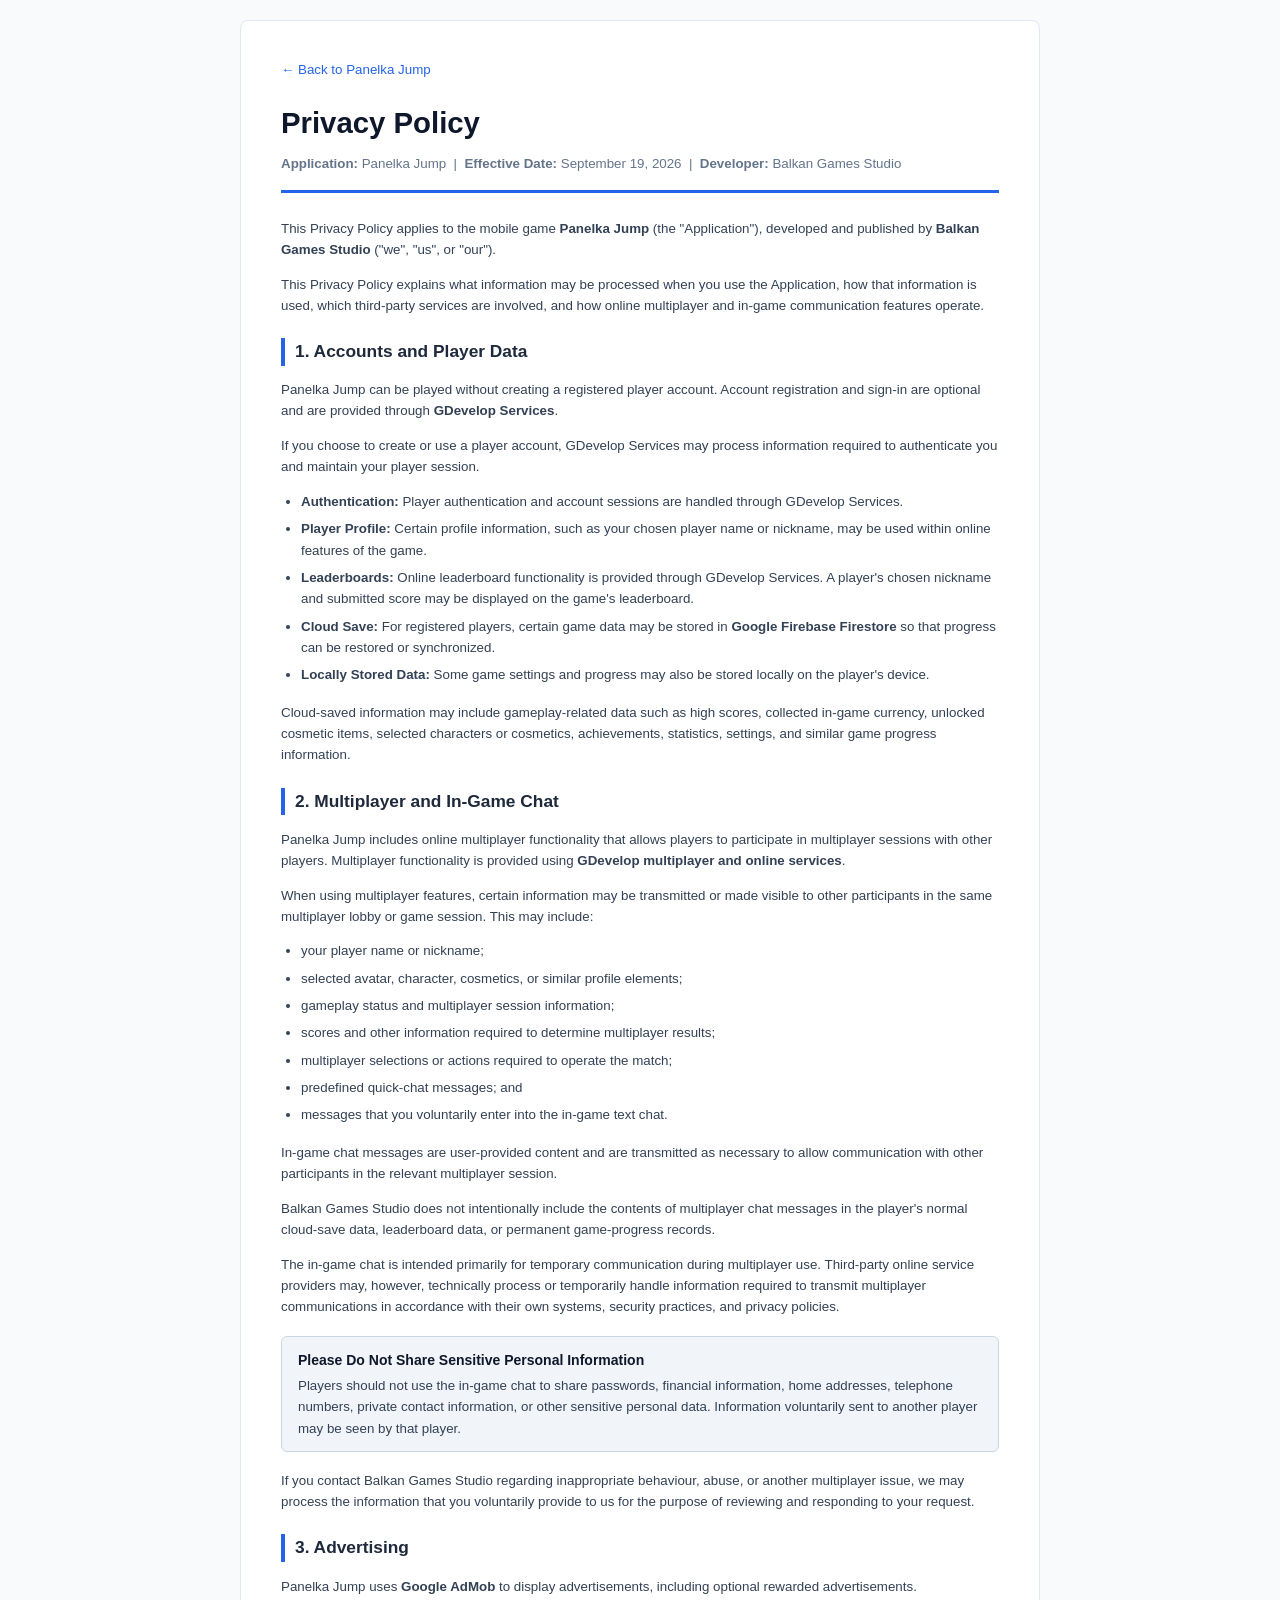
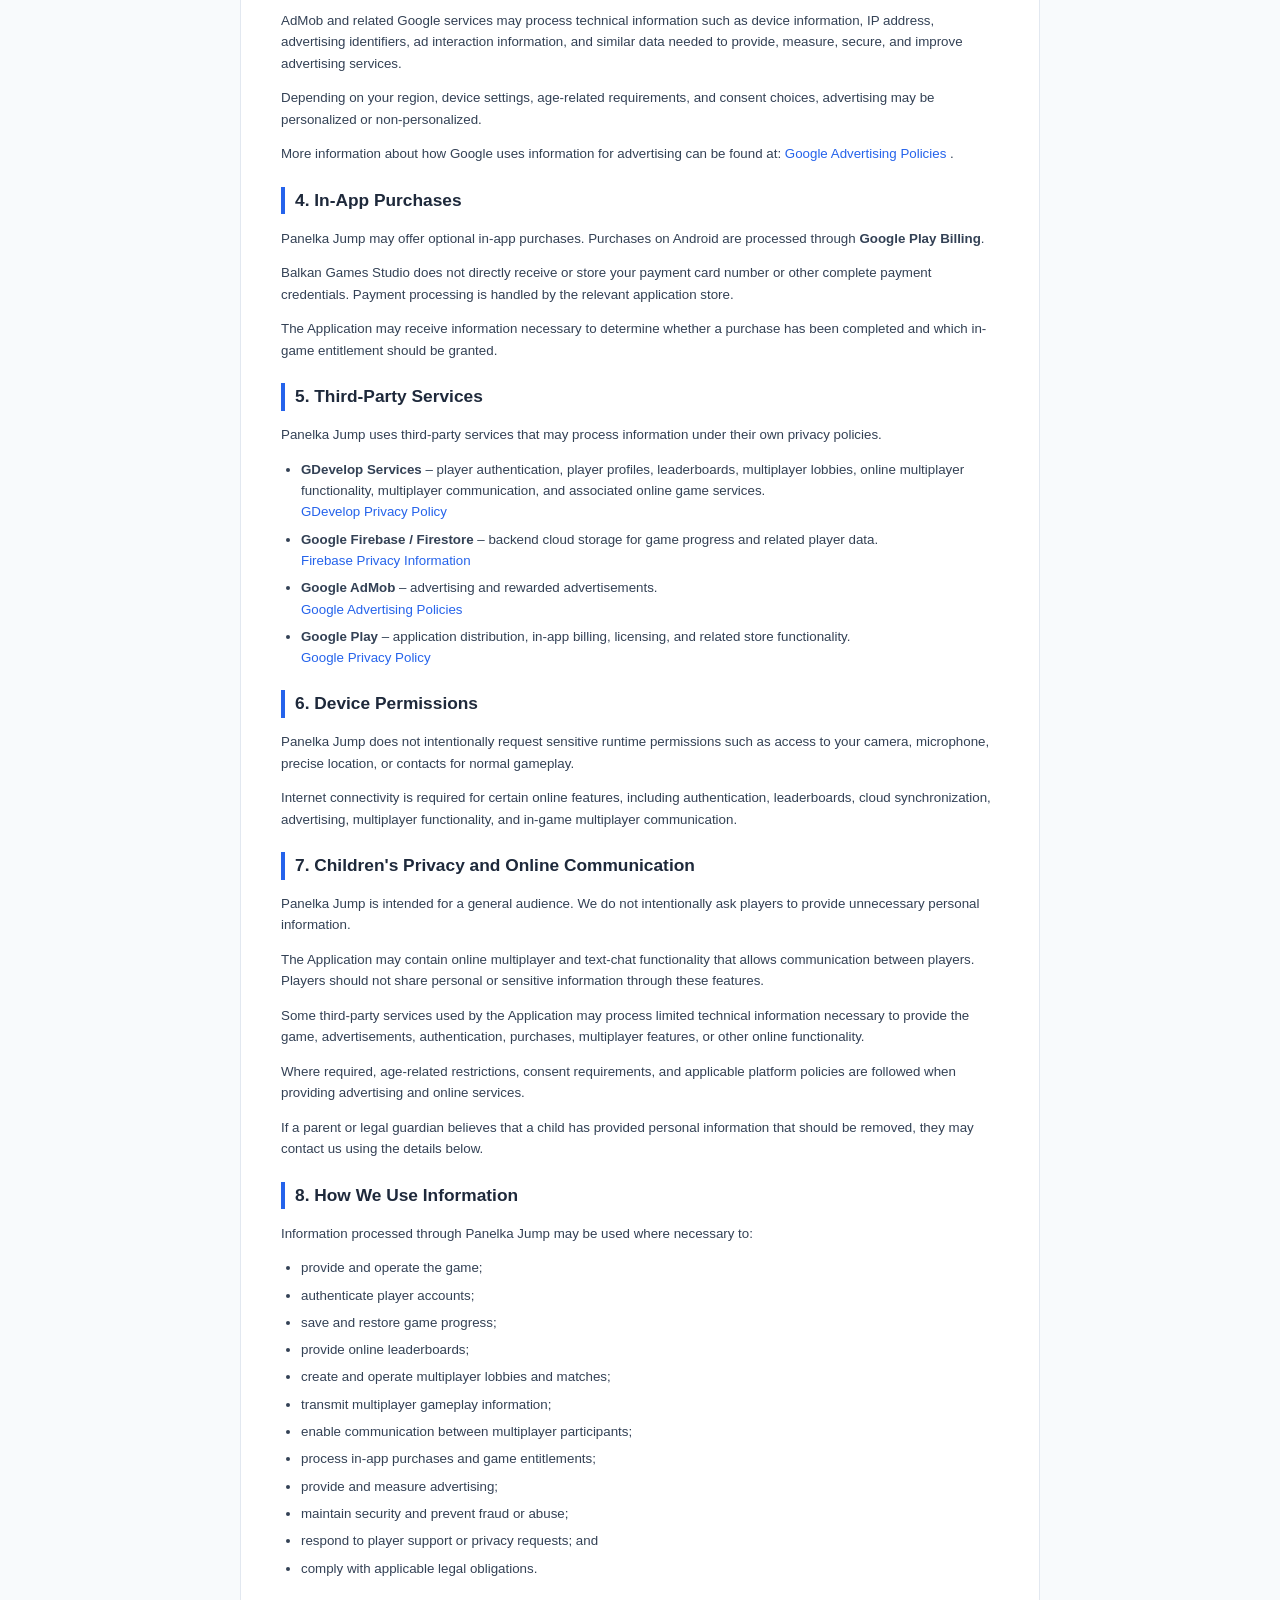
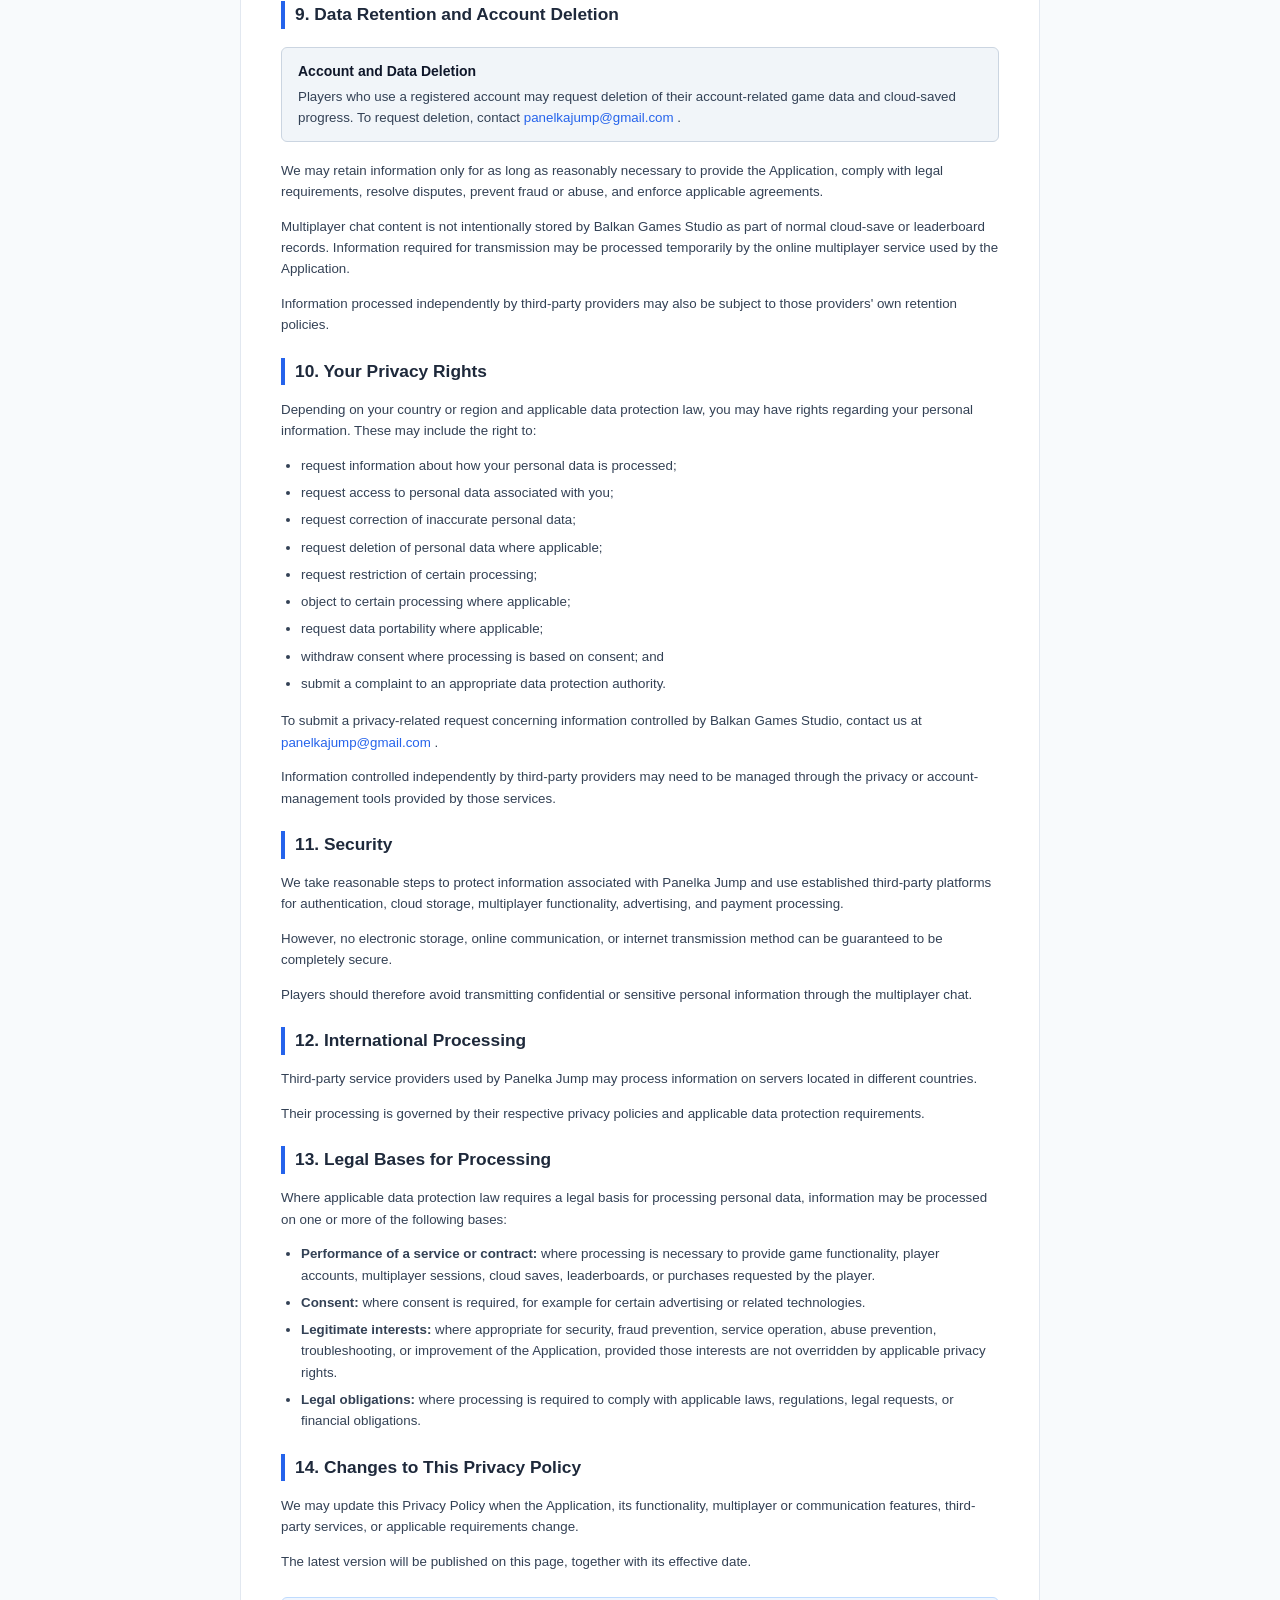
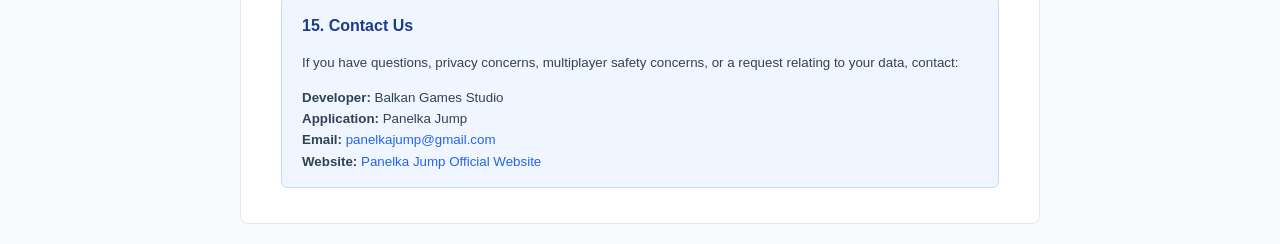
==== commit 6dca331a: "Update index.html" ====
--- a/index.html
+++ b/index.html
@@ -147,11 +147,12 @@
         <p class="subtitle">
             <strong>Application:</strong> Panelka Jump
             &nbsp;|&nbsp;
-            <strong>Effective Date:</strong> September 4, 2026
+            <strong>Effective Date:</strong> September 19, 2026
             &nbsp;|&nbsp;
             <strong>Developer:</strong> Balkan Games Studio
         </p>
     </div>
+
 
     <p>
         This Privacy Policy applies to the mobile game
@@ -164,7 +165,8 @@
     <p>
         This Privacy Policy explains what information may be processed
         when you use the Application, how that information is used,
-        and which third-party services are involved.
+        which third-party services are involved, and how online
+        multiplayer and in-game communication features operate.
     </p>
 
 
@@ -187,6 +189,12 @@
             <strong>Authentication:</strong>
             Player authentication and account sessions are handled through
             GDevelop Services.
+        </li>
+
+        <li>
+            <strong>Player Profile:</strong>
+            Certain profile information, such as your chosen player name
+            or nickname, may be used within online features of the game.
         </li>
 
         <li>
@@ -218,7 +226,74 @@
     </p>
 
 
-    <h2>2. Advertising</h2>
+    <h2>2. Multiplayer and In-Game Chat</h2>
+
+    <p>
+        Panelka Jump includes online multiplayer functionality that allows
+        players to participate in multiplayer sessions with other players.
+        Multiplayer functionality is provided using
+        <strong>GDevelop multiplayer and online services</strong>.
+    </p>
+
+    <p>
+        When using multiplayer features, certain information may be
+        transmitted or made visible to other participants in the same
+        multiplayer lobby or game session. This may include:
+    </p>
+
+    <ul>
+        <li>your player name or nickname;</li>
+        <li>selected avatar, character, cosmetics, or similar profile elements;</li>
+        <li>gameplay status and multiplayer session information;</li>
+        <li>scores and other information required to determine multiplayer results;</li>
+        <li>multiplayer selections or actions required to operate the match;</li>
+        <li>predefined quick-chat messages; and</li>
+        <li>messages that you voluntarily enter into the in-game text chat.</li>
+    </ul>
+
+    <p>
+        In-game chat messages are user-provided content and are transmitted
+        as necessary to allow communication with other participants in the
+        relevant multiplayer session.
+    </p>
+
+    <p>
+        Balkan Games Studio does not intentionally include the contents of
+        multiplayer chat messages in the player's normal cloud-save data,
+        leaderboard data, or permanent game-progress records.
+    </p>
+
+    <p>
+        The in-game chat is intended primarily for temporary communication
+        during multiplayer use. Third-party online service providers may,
+        however, technically process or temporarily handle information
+        required to transmit multiplayer communications in accordance with
+        their own systems, security practices, and privacy policies.
+    </p>
+
+    <div class="callout">
+        <div class="callout-title">
+            Please Do Not Share Sensitive Personal Information
+        </div>
+
+        <p style="margin:0;">
+            Players should not use the in-game chat to share passwords,
+            financial information, home addresses, telephone numbers,
+            private contact information, or other sensitive personal data.
+            Information voluntarily sent to another player may be seen by
+            that player.
+        </p>
+    </div>
+
+    <p>
+        If you contact Balkan Games Studio regarding inappropriate behaviour,
+        abuse, or another multiplayer issue, we may process the information
+        that you voluntarily provide to us for the purpose of reviewing and
+        responding to your request.
+    </p>
+
+
+    <h2>3. Advertising</h2>
 
     <p>
         Panelka Jump uses <strong>Google AdMob</strong> to display
@@ -249,7 +324,7 @@
     </p>
 
 
-    <h2>3. In-App Purchases</h2>
+    <h2>4. In-App Purchases</h2>
 
     <p>
         Panelka Jump may offer optional in-app purchases.
@@ -270,7 +345,7 @@
     </p>
 
 
-    <h2>4. Third-Party Services</h2>
+    <h2>5. Third-Party Services</h2>
 
     <p>
         Panelka Jump uses third-party services that may process information
@@ -281,9 +356,10 @@
         <li>
             <strong>GDevelop Services</strong> –
             player authentication, player profiles, leaderboards,
-            and associated online game services.
+            multiplayer lobbies, online multiplayer functionality,
+            multiplayer communication, and associated online game services.
             <br>
-            <a href="https://gdevelop.io/privacy-policy"
+            <a href="https://gdevelop.io/page/privacy-policy"
                target="_blank"
                rel="noopener noreferrer">
                 GDevelop Privacy Policy
@@ -326,7 +402,7 @@
     </ul>
 
 
-    <h2>5. Device Permissions</h2>
+    <h2>6. Device Permissions</h2>
 
     <p>
         Panelka Jump does not intentionally request sensitive runtime
@@ -334,8 +410,15 @@
         precise location, or contacts for normal gameplay.
     </p>
 
-
-    <h2>6. Children's Privacy</h2>
+    <p>
+        Internet connectivity is required for certain online features,
+        including authentication, leaderboards, cloud synchronization,
+        advertising, multiplayer functionality, and in-game multiplayer
+        communication.
+    </p>
+
+
+    <h2>7. Children's Privacy and Online Communication</h2>
 
     <p>
         Panelka Jump is intended for a general audience.
@@ -344,9 +427,17 @@
     </p>
 
     <p>
+        The Application may contain online multiplayer and text-chat
+        functionality that allows communication between players.
+        Players should not share personal or sensitive information through
+        these features.
+    </p>
+
+    <p>
         Some third-party services used by the Application may process
         limited technical information necessary to provide the game,
-        advertisements, authentication, purchases, or online functionality.
+        advertisements, authentication, purchases, multiplayer features,
+        or other online functionality.
     </p>
 
     <p>
@@ -362,7 +453,30 @@
     </p>
 
 
-    <h2>7. Data Retention and Account Deletion</h2>
+    <h2>8. How We Use Information</h2>
+
+    <p>
+        Information processed through Panelka Jump may be used where
+        necessary to:
+    </p>
+
+    <ul>
+        <li>provide and operate the game;</li>
+        <li>authenticate player accounts;</li>
+        <li>save and restore game progress;</li>
+        <li>provide online leaderboards;</li>
+        <li>create and operate multiplayer lobbies and matches;</li>
+        <li>transmit multiplayer gameplay information;</li>
+        <li>enable communication between multiplayer participants;</li>
+        <li>process in-app purchases and game entitlements;</li>
+        <li>provide and measure advertising;</li>
+        <li>maintain security and prevent fraud or abuse;</li>
+        <li>respond to player support or privacy requests; and</li>
+        <li>comply with applicable legal obligations.</li>
+    </ul>
+
+
+    <h2>9. Data Retention and Account Deletion</h2>
 
     <div class="callout">
 
@@ -389,41 +503,131 @@
     </p>
 
     <p>
+        Multiplayer chat content is not intentionally stored by
+        Balkan Games Studio as part of normal cloud-save or leaderboard
+        records. Information required for transmission may be processed
+        temporarily by the online multiplayer service used by the
+        Application.
+    </p>
+
+    <p>
         Information processed independently by third-party providers may
         also be subject to those providers' own retention policies.
     </p>
 
 
-    <h2>8. Security</h2>
+    <h2>10. Your Privacy Rights</h2>
+
+    <p>
+        Depending on your country or region and applicable data protection
+        law, you may have rights regarding your personal information.
+        These may include the right to:
+    </p>
+
+    <ul>
+        <li>request information about how your personal data is processed;</li>
+        <li>request access to personal data associated with you;</li>
+        <li>request correction of inaccurate personal data;</li>
+        <li>request deletion of personal data where applicable;</li>
+        <li>request restriction of certain processing;</li>
+        <li>object to certain processing where applicable;</li>
+        <li>request data portability where applicable;</li>
+        <li>withdraw consent where processing is based on consent; and</li>
+        <li>submit a complaint to an appropriate data protection authority.</li>
+    </ul>
+
+    <p>
+        To submit a privacy-related request concerning information controlled
+        by Balkan Games Studio, contact us at
+        <a href="mailto:panelkajump@gmail.com">
+            panelkajump@gmail.com
+        </a>.
+    </p>
+
+    <p>
+        Information controlled independently by third-party providers may
+        need to be managed through the privacy or account-management tools
+        provided by those services.
+    </p>
+
+
+    <h2>11. Security</h2>
 
     <p>
         We take reasonable steps to protect information associated with
         Panelka Jump and use established third-party platforms for
-        authentication, cloud storage, advertising, and payment processing.
-    </p>
-
-    <p>
-        However, no electronic storage or internet transmission method
-        can be guaranteed to be completely secure.
-    </p>
-
-
-    <h2>9. International Processing</h2>
+        authentication, cloud storage, multiplayer functionality,
+        advertising, and payment processing.
+    </p>
+
+    <p>
+        However, no electronic storage, online communication, or internet
+        transmission method can be guaranteed to be completely secure.
+    </p>
+
+    <p>
+        Players should therefore avoid transmitting confidential or
+        sensitive personal information through the multiplayer chat.
+    </p>
+
+
+    <h2>12. International Processing</h2>
 
     <p>
         Third-party service providers used by Panelka Jump may process
         information on servers located in different countries.
+    </p>
+
+    <p>
         Their processing is governed by their respective privacy policies
         and applicable data protection requirements.
     </p>
 
 
-    <h2>10. Changes to This Privacy Policy</h2>
+    <h2>13. Legal Bases for Processing</h2>
+
+    <p>
+        Where applicable data protection law requires a legal basis for
+        processing personal data, information may be processed on one or
+        more of the following bases:
+    </p>
+
+    <ul>
+        <li>
+            <strong>Performance of a service or contract:</strong>
+            where processing is necessary to provide game functionality,
+            player accounts, multiplayer sessions, cloud saves,
+            leaderboards, or purchases requested by the player.
+        </li>
+
+        <li>
+            <strong>Consent:</strong>
+            where consent is required, for example for certain advertising
+            or related technologies.
+        </li>
+
+        <li>
+            <strong>Legitimate interests:</strong>
+            where appropriate for security, fraud prevention, service
+            operation, abuse prevention, troubleshooting, or improvement
+            of the Application, provided those interests are not overridden
+            by applicable privacy rights.
+        </li>
+
+        <li>
+            <strong>Legal obligations:</strong>
+            where processing is required to comply with applicable laws,
+            regulations, legal requests, or financial obligations.
+        </li>
+    </ul>
+
+
+    <h2>14. Changes to This Privacy Policy</h2>
 
     <p>
         We may update this Privacy Policy when the Application,
-        its functionality, third-party services, or applicable requirements
-        change.
+        its functionality, multiplayer or communication features,
+        third-party services, or applicable requirements change.
     </p>
 
     <p>
@@ -441,12 +645,13 @@
             font-size:12pt;
             color:#1e3a8a;
         ">
-            11. Contact Us
+            15. Contact Us
         </h2>
 
         <p>
             If you have questions, privacy concerns,
-            or a request relating to your data, contact:
+            multiplayer safety concerns, or a request relating
+            to your data, contact:
         </p>
 
         <p style="margin-bottom:0;">
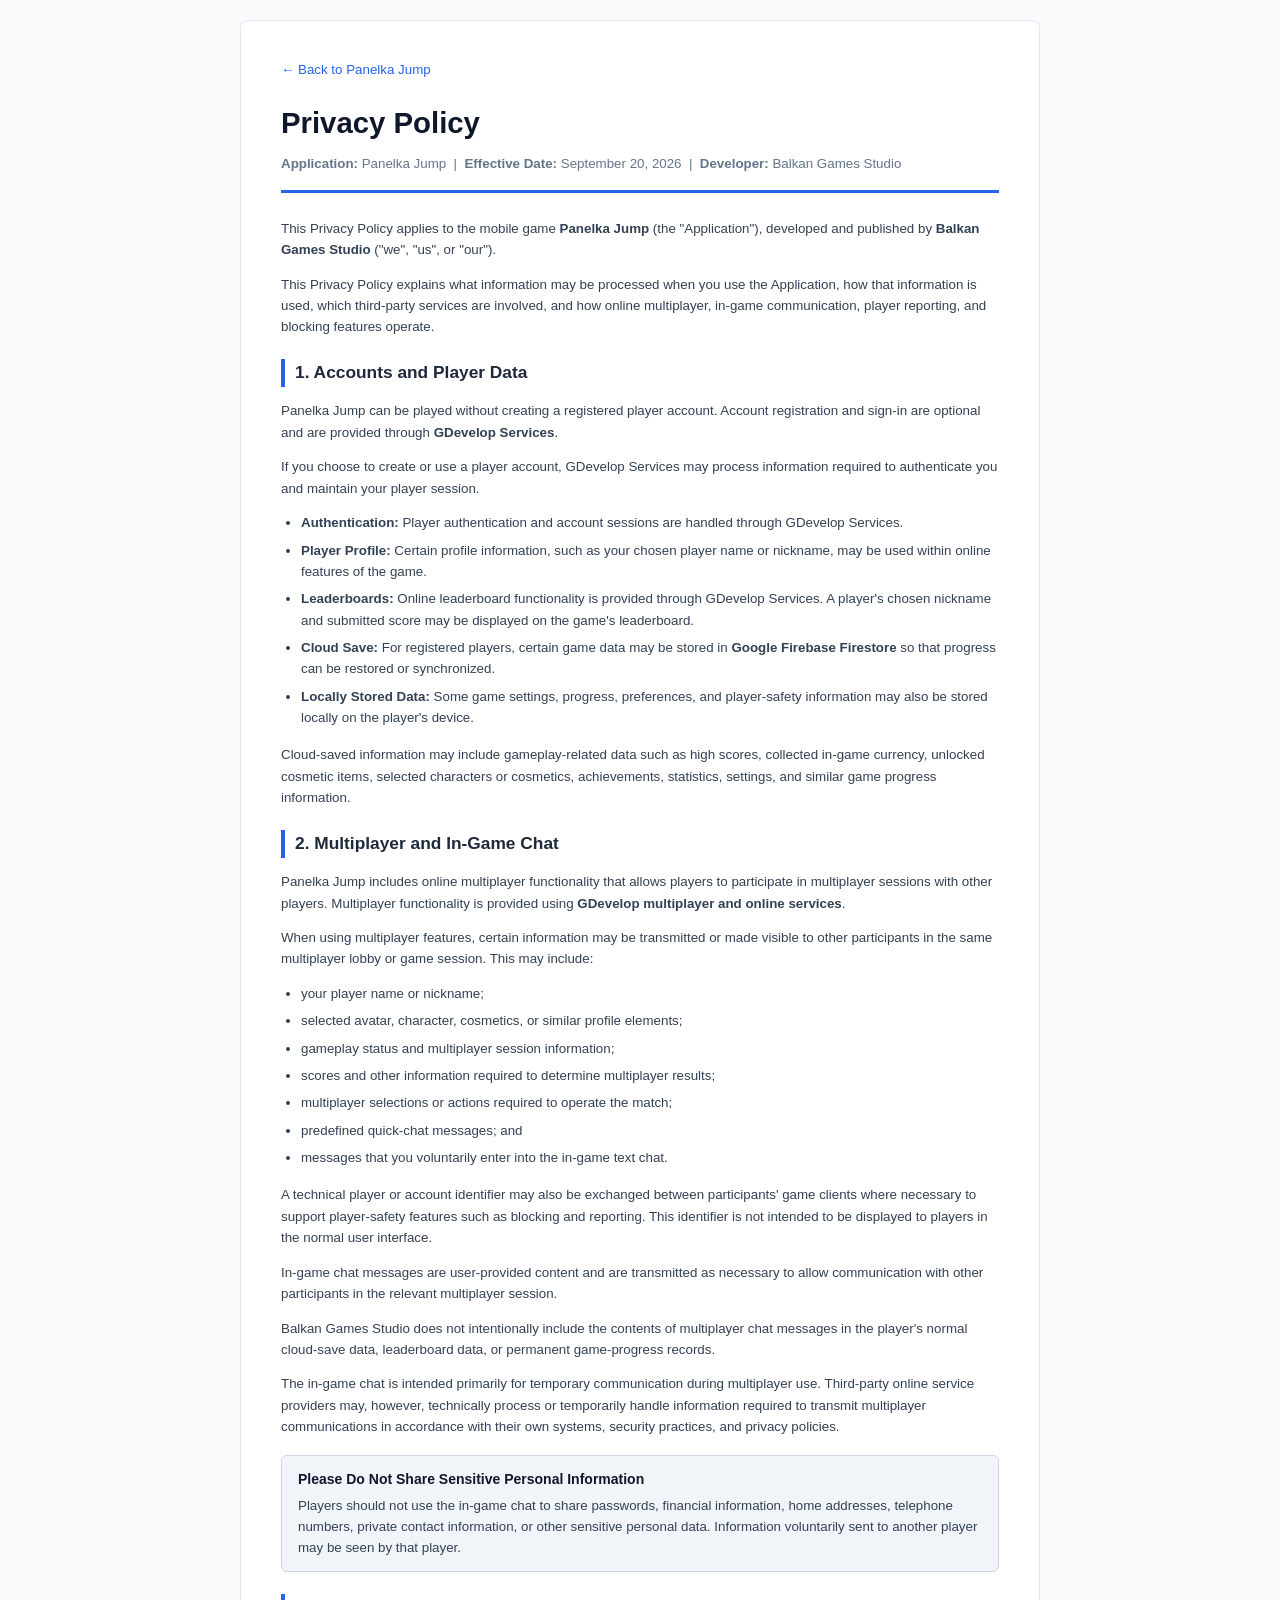
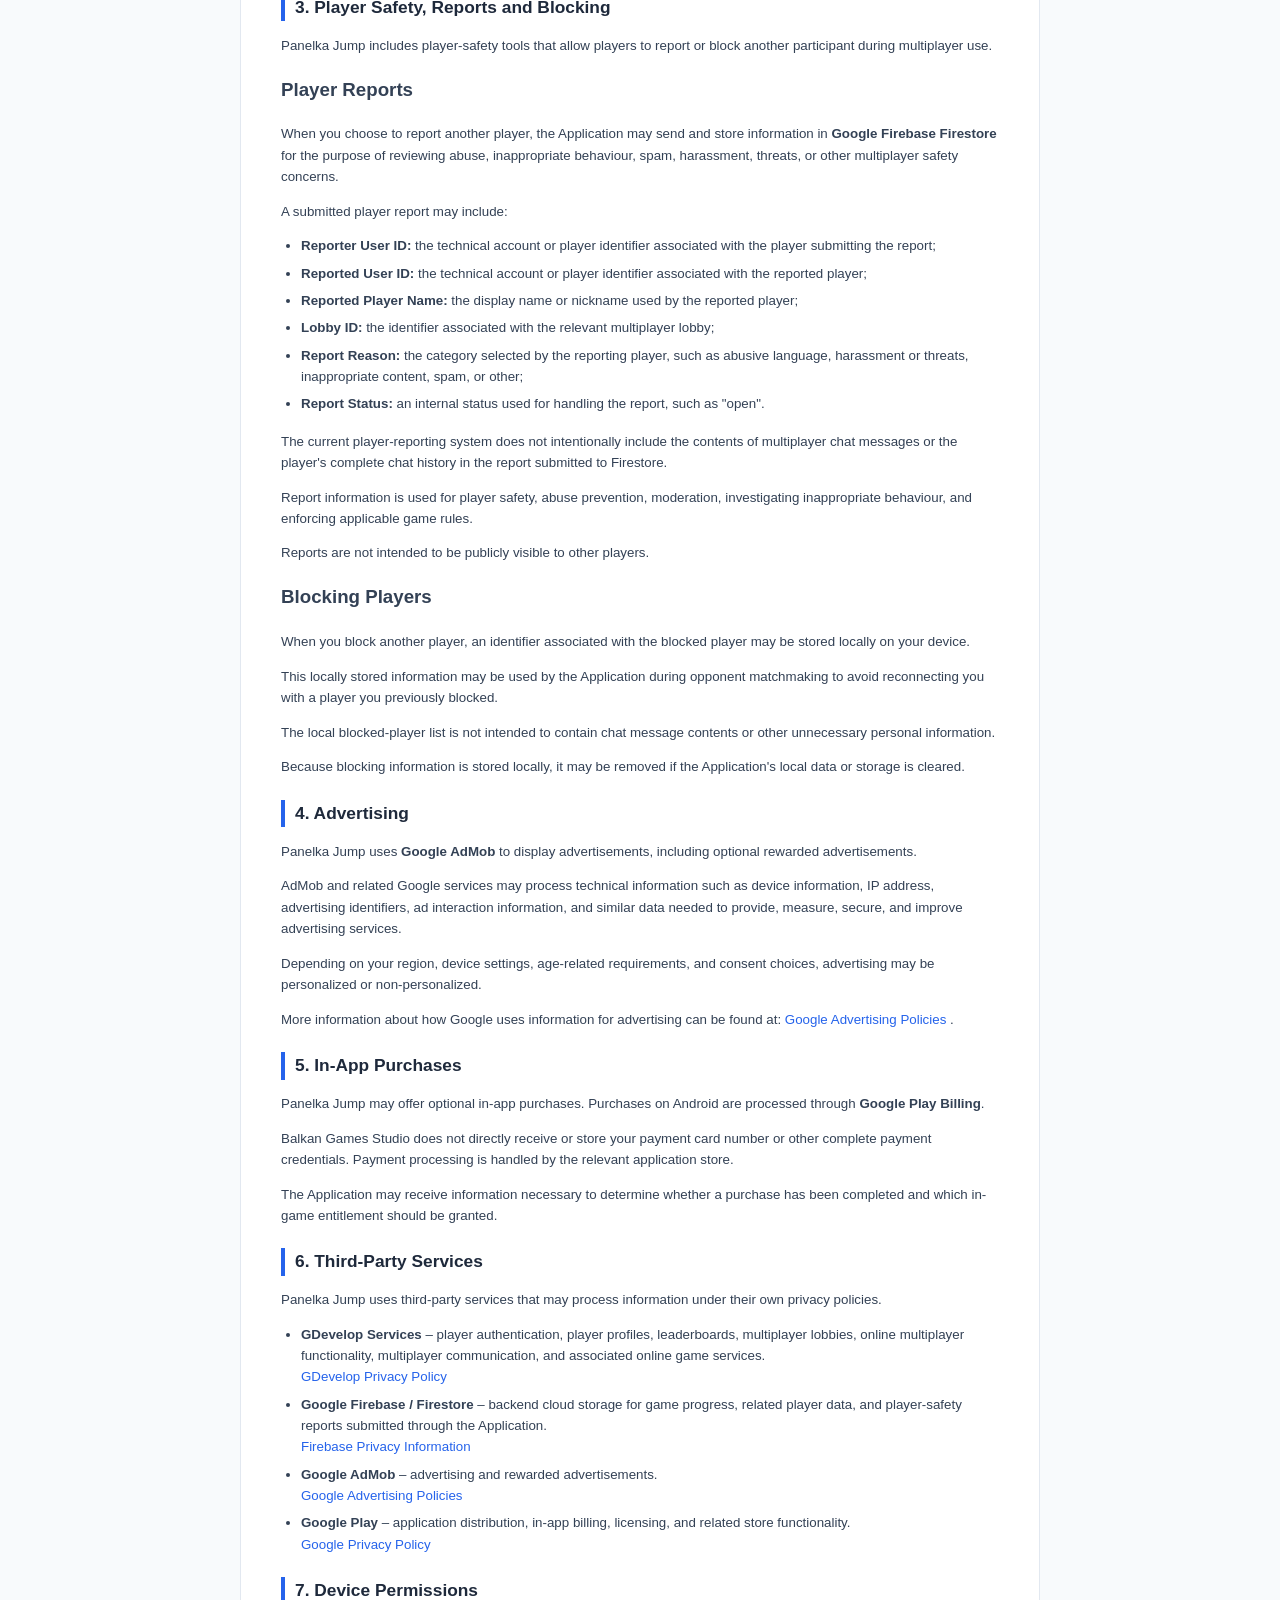
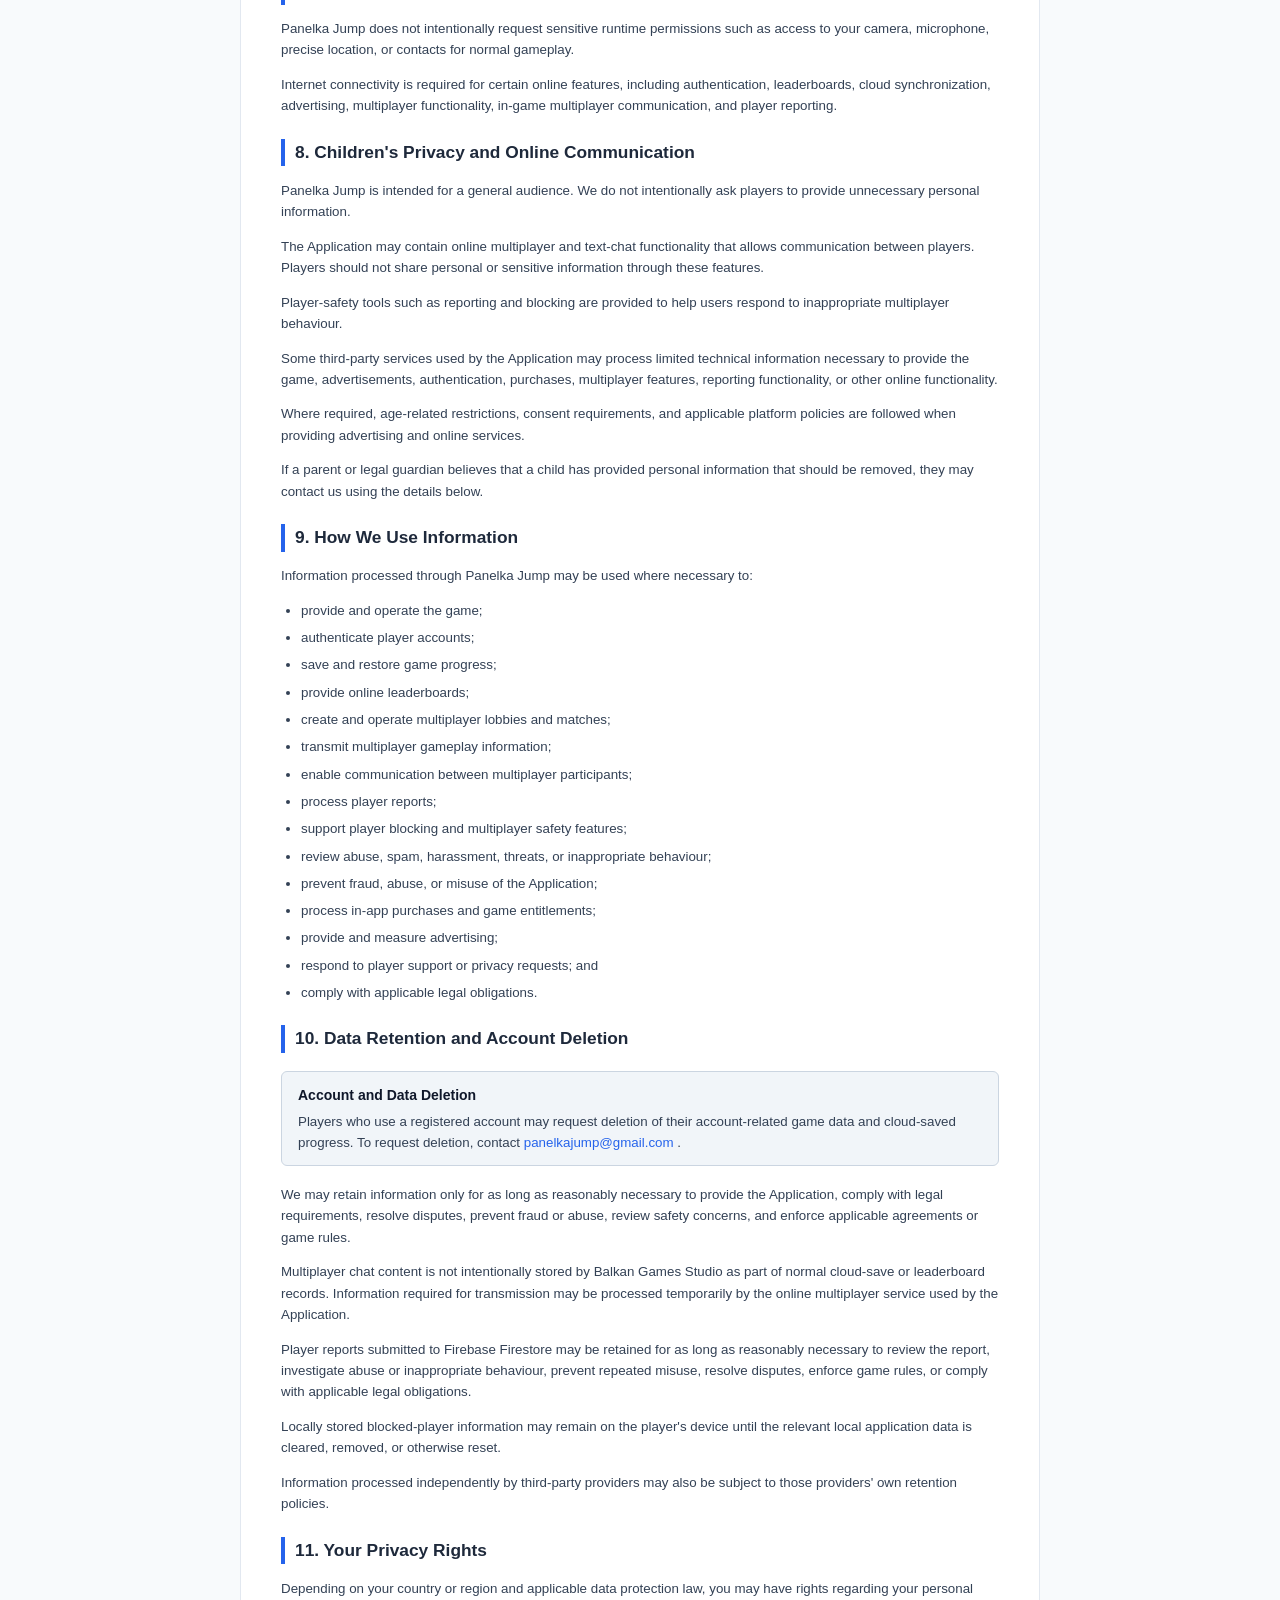
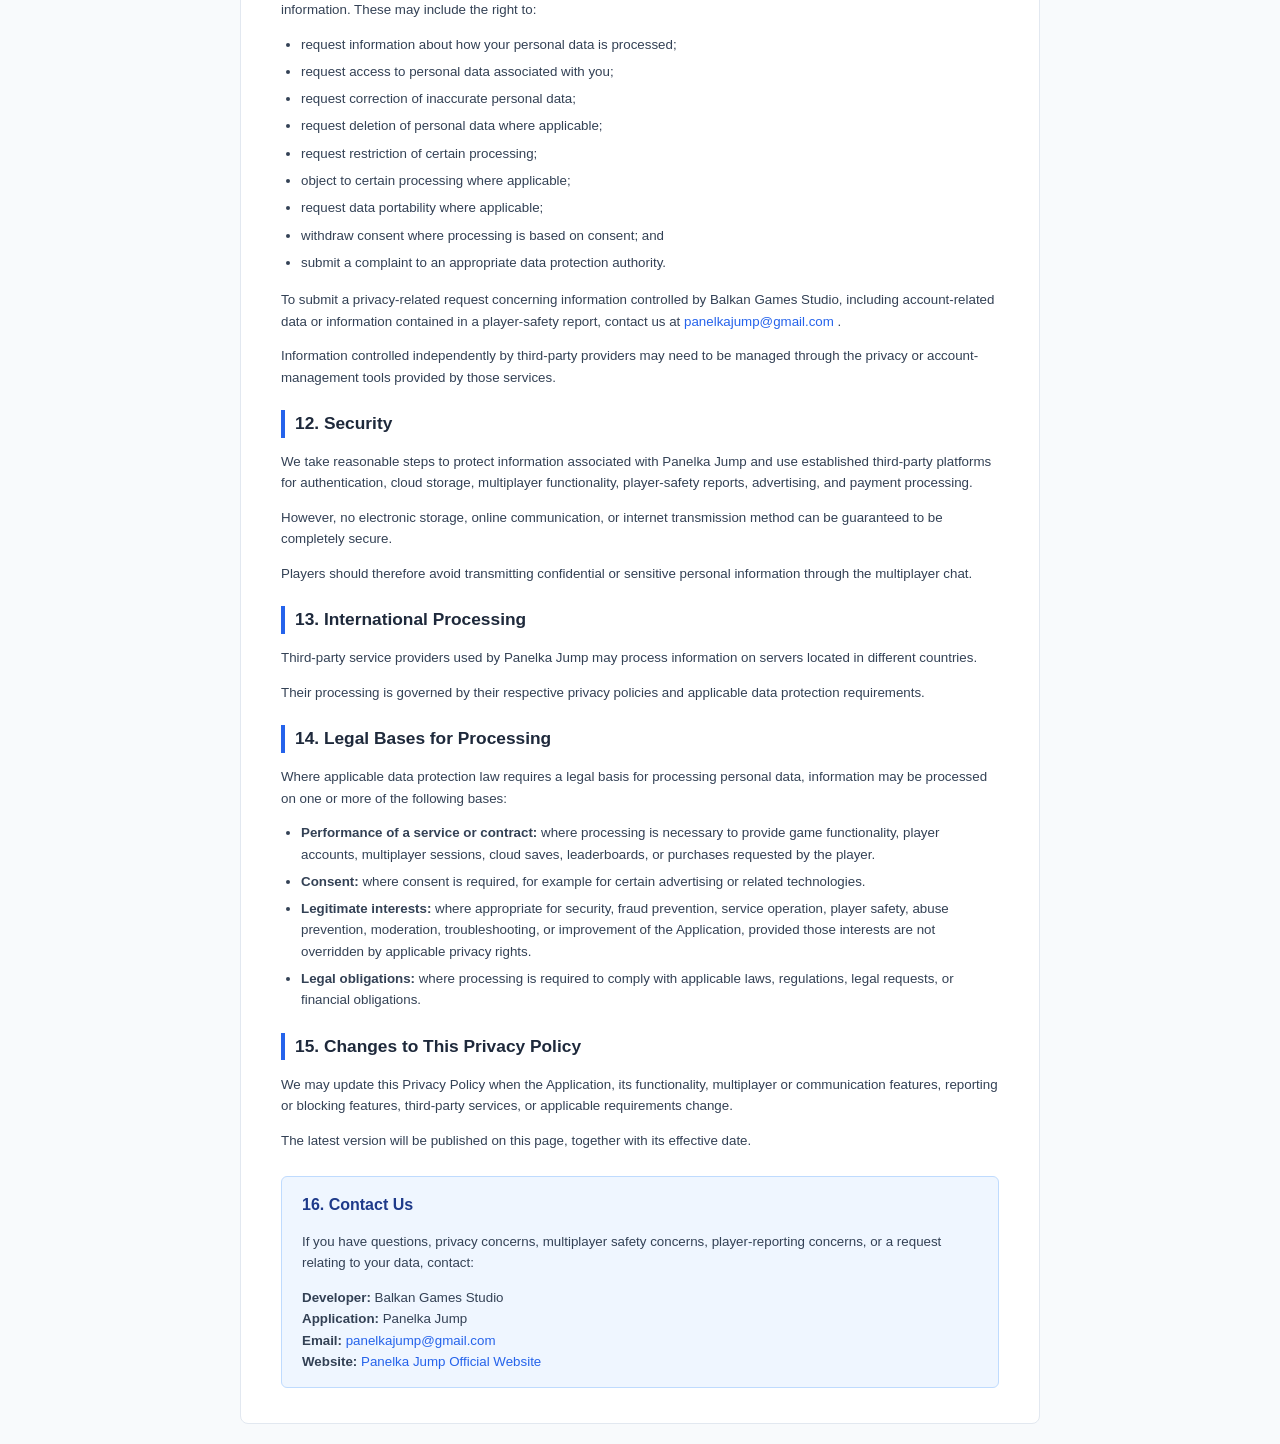
==== commit baeb2c1a: "Update index.html" ====
--- a/index.html
+++ b/index.html
@@ -147,7 +147,7 @@
         <p class="subtitle">
             <strong>Application:</strong> Panelka Jump
             &nbsp;|&nbsp;
-            <strong>Effective Date:</strong> September 19, 2026
+            <strong>Effective Date:</strong> September 20, 2026
             &nbsp;|&nbsp;
             <strong>Developer:</strong> Balkan Games Studio
         </p>
@@ -166,7 +166,8 @@
         This Privacy Policy explains what information may be processed
         when you use the Application, how that information is used,
         which third-party services are involved, and how online
-        multiplayer and in-game communication features operate.
+        multiplayer, in-game communication, player reporting,
+        and blocking features operate.
     </p>
 
 
@@ -213,8 +214,8 @@
 
         <li>
             <strong>Locally Stored Data:</strong>
-            Some game settings and progress may also be stored locally
-            on the player's device.
+            Some game settings, progress, preferences, and player-safety
+            information may also be stored locally on the player's device.
         </li>
     </ul>
 
@@ -252,6 +253,14 @@
     </ul>
 
     <p>
+        A technical player or account identifier may also be exchanged
+        between participants' game clients where necessary to support
+        player-safety features such as blocking and reporting.
+        This identifier is not intended to be displayed to players in
+        the normal user interface.
+    </p>
+
+    <p>
         In-game chat messages are user-provided content and are transmitted
         as necessary to allow communication with other participants in the
         relevant multiplayer session.
@@ -285,15 +294,107 @@
         </p>
     </div>
 
-    <p>
-        If you contact Balkan Games Studio regarding inappropriate behaviour,
-        abuse, or another multiplayer issue, we may process the information
-        that you voluntarily provide to us for the purpose of reviewing and
-        responding to your request.
-    </p>
-
-
-    <h2>3. Advertising</h2>
+
+    <h2>3. Player Safety, Reports and Blocking</h2>
+
+    <p>
+        Panelka Jump includes player-safety tools that allow players to
+        report or block another participant during multiplayer use.
+    </p>
+
+    <h3>Player Reports</h3>
+
+    <p>
+        When you choose to report another player, the Application may
+        send and store information in
+        <strong>Google Firebase Firestore</strong>
+        for the purpose of reviewing abuse, inappropriate behaviour,
+        spam, harassment, threats, or other multiplayer safety concerns.
+    </p>
+
+    <p>
+        A submitted player report may include:
+    </p>
+
+    <ul>
+        <li>
+            <strong>Reporter User ID:</strong>
+            the technical account or player identifier associated with
+            the player submitting the report;
+        </li>
+
+        <li>
+            <strong>Reported User ID:</strong>
+            the technical account or player identifier associated with
+            the reported player;
+        </li>
+
+        <li>
+            <strong>Reported Player Name:</strong>
+            the display name or nickname used by the reported player;
+        </li>
+
+        <li>
+            <strong>Lobby ID:</strong>
+            the identifier associated with the relevant multiplayer lobby;
+        </li>
+
+        <li>
+            <strong>Report Reason:</strong>
+            the category selected by the reporting player, such as
+            abusive language, harassment or threats, inappropriate content,
+            spam, or other;
+        </li>
+
+        <li>
+            <strong>Report Status:</strong>
+            an internal status used for handling the report,
+            such as "open".
+        </li>
+    </ul>
+
+    <p>
+        The current player-reporting system does not intentionally include
+        the contents of multiplayer chat messages or the player's complete
+        chat history in the report submitted to Firestore.
+    </p>
+
+    <p>
+        Report information is used for player safety, abuse prevention,
+        moderation, investigating inappropriate behaviour, and enforcing
+        applicable game rules.
+    </p>
+
+    <p>
+        Reports are not intended to be publicly visible to other players.
+    </p>
+
+
+    <h3>Blocking Players</h3>
+
+    <p>
+        When you block another player, an identifier associated with the
+        blocked player may be stored locally on your device.
+    </p>
+
+    <p>
+        This locally stored information may be used by the Application
+        during opponent matchmaking to avoid reconnecting you with a player
+        you previously blocked.
+    </p>
+
+    <p>
+        The local blocked-player list is not intended to contain chat
+        message contents or other unnecessary personal information.
+    </p>
+
+    <p>
+        Because blocking information is stored locally, it may be removed
+        if the Application's local data or storage is cleared.
+    </p>
+
+
+    <h2>4. Advertising</h2>
 
     <p>
         Panelka Jump uses <strong>Google AdMob</strong> to display
@@ -324,7 +425,7 @@
     </p>
 
 
-    <h2>4. In-App Purchases</h2>
+    <h2>5. In-App Purchases</h2>
 
     <p>
         Panelka Jump may offer optional in-app purchases.
@@ -345,7 +446,7 @@
     </p>
 
 
-    <h2>5. Third-Party Services</h2>
+    <h2>6. Third-Party Services</h2>
 
     <p>
         Panelka Jump uses third-party services that may process information
@@ -368,7 +469,8 @@
 
         <li>
             <strong>Google Firebase / Firestore</strong> –
-            backend cloud storage for game progress and related player data.
+            backend cloud storage for game progress, related player data,
+            and player-safety reports submitted through the Application.
             <br>
             <a href="https://firebase.google.com/support/privacy"
                target="_blank"
@@ -402,7 +504,7 @@
     </ul>
 
 
-    <h2>6. Device Permissions</h2>
+    <h2>7. Device Permissions</h2>
 
     <p>
         Panelka Jump does not intentionally request sensitive runtime
@@ -413,12 +515,12 @@
     <p>
         Internet connectivity is required for certain online features,
         including authentication, leaderboards, cloud synchronization,
-        advertising, multiplayer functionality, and in-game multiplayer
-        communication.
-    </p>
-
-
-    <h2>7. Children's Privacy and Online Communication</h2>
+        advertising, multiplayer functionality, in-game multiplayer
+        communication, and player reporting.
+    </p>
+
+
+    <h2>8. Children's Privacy and Online Communication</h2>
 
     <p>
         Panelka Jump is intended for a general audience.
@@ -434,10 +536,15 @@
     </p>
 
     <p>
+        Player-safety tools such as reporting and blocking are provided
+        to help users respond to inappropriate multiplayer behaviour.
+    </p>
+
+    <p>
         Some third-party services used by the Application may process
         limited technical information necessary to provide the game,
         advertisements, authentication, purchases, multiplayer features,
-        or other online functionality.
+        reporting functionality, or other online functionality.
     </p>
 
     <p>
@@ -453,7 +560,7 @@
     </p>
 
 
-    <h2>8. How We Use Information</h2>
+    <h2>9. How We Use Information</h2>
 
     <p>
         Information processed through Panelka Jump may be used where
@@ -468,15 +575,18 @@
         <li>create and operate multiplayer lobbies and matches;</li>
         <li>transmit multiplayer gameplay information;</li>
         <li>enable communication between multiplayer participants;</li>
+        <li>process player reports;</li>
+        <li>support player blocking and multiplayer safety features;</li>
+        <li>review abuse, spam, harassment, threats, or inappropriate behaviour;</li>
+        <li>prevent fraud, abuse, or misuse of the Application;</li>
         <li>process in-app purchases and game entitlements;</li>
         <li>provide and measure advertising;</li>
-        <li>maintain security and prevent fraud or abuse;</li>
         <li>respond to player support or privacy requests; and</li>
         <li>comply with applicable legal obligations.</li>
     </ul>
 
 
-    <h2>9. Data Retention and Account Deletion</h2>
+    <h2>10. Data Retention and Account Deletion</h2>
 
     <div class="callout">
 
@@ -498,8 +608,8 @@
     <p>
         We may retain information only for as long as reasonably necessary
         to provide the Application, comply with legal requirements,
-        resolve disputes, prevent fraud or abuse, and enforce applicable
-        agreements.
+        resolve disputes, prevent fraud or abuse, review safety concerns,
+        and enforce applicable agreements or game rules.
     </p>
 
     <p>
@@ -511,12 +621,26 @@
     </p>
 
     <p>
+        Player reports submitted to Firebase Firestore may be retained
+        for as long as reasonably necessary to review the report,
+        investigate abuse or inappropriate behaviour, prevent repeated
+        misuse, resolve disputes, enforce game rules, or comply with
+        applicable legal obligations.
+    </p>
+
+    <p>
+        Locally stored blocked-player information may remain on the
+        player's device until the relevant local application data is
+        cleared, removed, or otherwise reset.
+    </p>
+
+    <p>
         Information processed independently by third-party providers may
         also be subject to those providers' own retention policies.
     </p>
 
 
-    <h2>10. Your Privacy Rights</h2>
+    <h2>11. Your Privacy Rights</h2>
 
     <p>
         Depending on your country or region and applicable data protection
@@ -538,7 +662,8 @@
 
     <p>
         To submit a privacy-related request concerning information controlled
-        by Balkan Games Studio, contact us at
+        by Balkan Games Studio, including account-related data or information
+        contained in a player-safety report, contact us at
         <a href="mailto:panelkajump@gmail.com">
             panelkajump@gmail.com
         </a>.
@@ -551,13 +676,13 @@
     </p>
 
 
-    <h2>11. Security</h2>
+    <h2>12. Security</h2>
 
     <p>
         We take reasonable steps to protect information associated with
         Panelka Jump and use established third-party platforms for
         authentication, cloud storage, multiplayer functionality,
-        advertising, and payment processing.
+        player-safety reports, advertising, and payment processing.
     </p>
 
     <p>
@@ -571,7 +696,7 @@
     </p>
 
 
-    <h2>12. International Processing</h2>
+    <h2>13. International Processing</h2>
 
     <p>
         Third-party service providers used by Panelka Jump may process
@@ -584,7 +709,7 @@
     </p>
 
 
-    <h2>13. Legal Bases for Processing</h2>
+    <h2>14. Legal Bases for Processing</h2>
 
     <p>
         Where applicable data protection law requires a legal basis for
@@ -609,9 +734,10 @@
         <li>
             <strong>Legitimate interests:</strong>
             where appropriate for security, fraud prevention, service
-            operation, abuse prevention, troubleshooting, or improvement
-            of the Application, provided those interests are not overridden
-            by applicable privacy rights.
+            operation, player safety, abuse prevention, moderation,
+            troubleshooting, or improvement of the Application,
+            provided those interests are not overridden by applicable
+            privacy rights.
         </li>
 
         <li>
@@ -622,12 +748,13 @@
     </ul>
 
 
-    <h2>14. Changes to This Privacy Policy</h2>
+    <h2>15. Changes to This Privacy Policy</h2>
 
     <p>
         We may update this Privacy Policy when the Application,
         its functionality, multiplayer or communication features,
-        third-party services, or applicable requirements change.
+        reporting or blocking features, third-party services,
+        or applicable requirements change.
     </p>
 
     <p>
@@ -645,13 +772,13 @@
             font-size:12pt;
             color:#1e3a8a;
         ">
-            15. Contact Us
+            16. Contact Us
         </h2>
 
         <p>
             If you have questions, privacy concerns,
-            multiplayer safety concerns, or a request relating
-            to your data, contact:
+            multiplayer safety concerns, player-reporting concerns,
+            or a request relating to your data, contact:
         </p>
 
         <p style="margin-bottom:0;">
